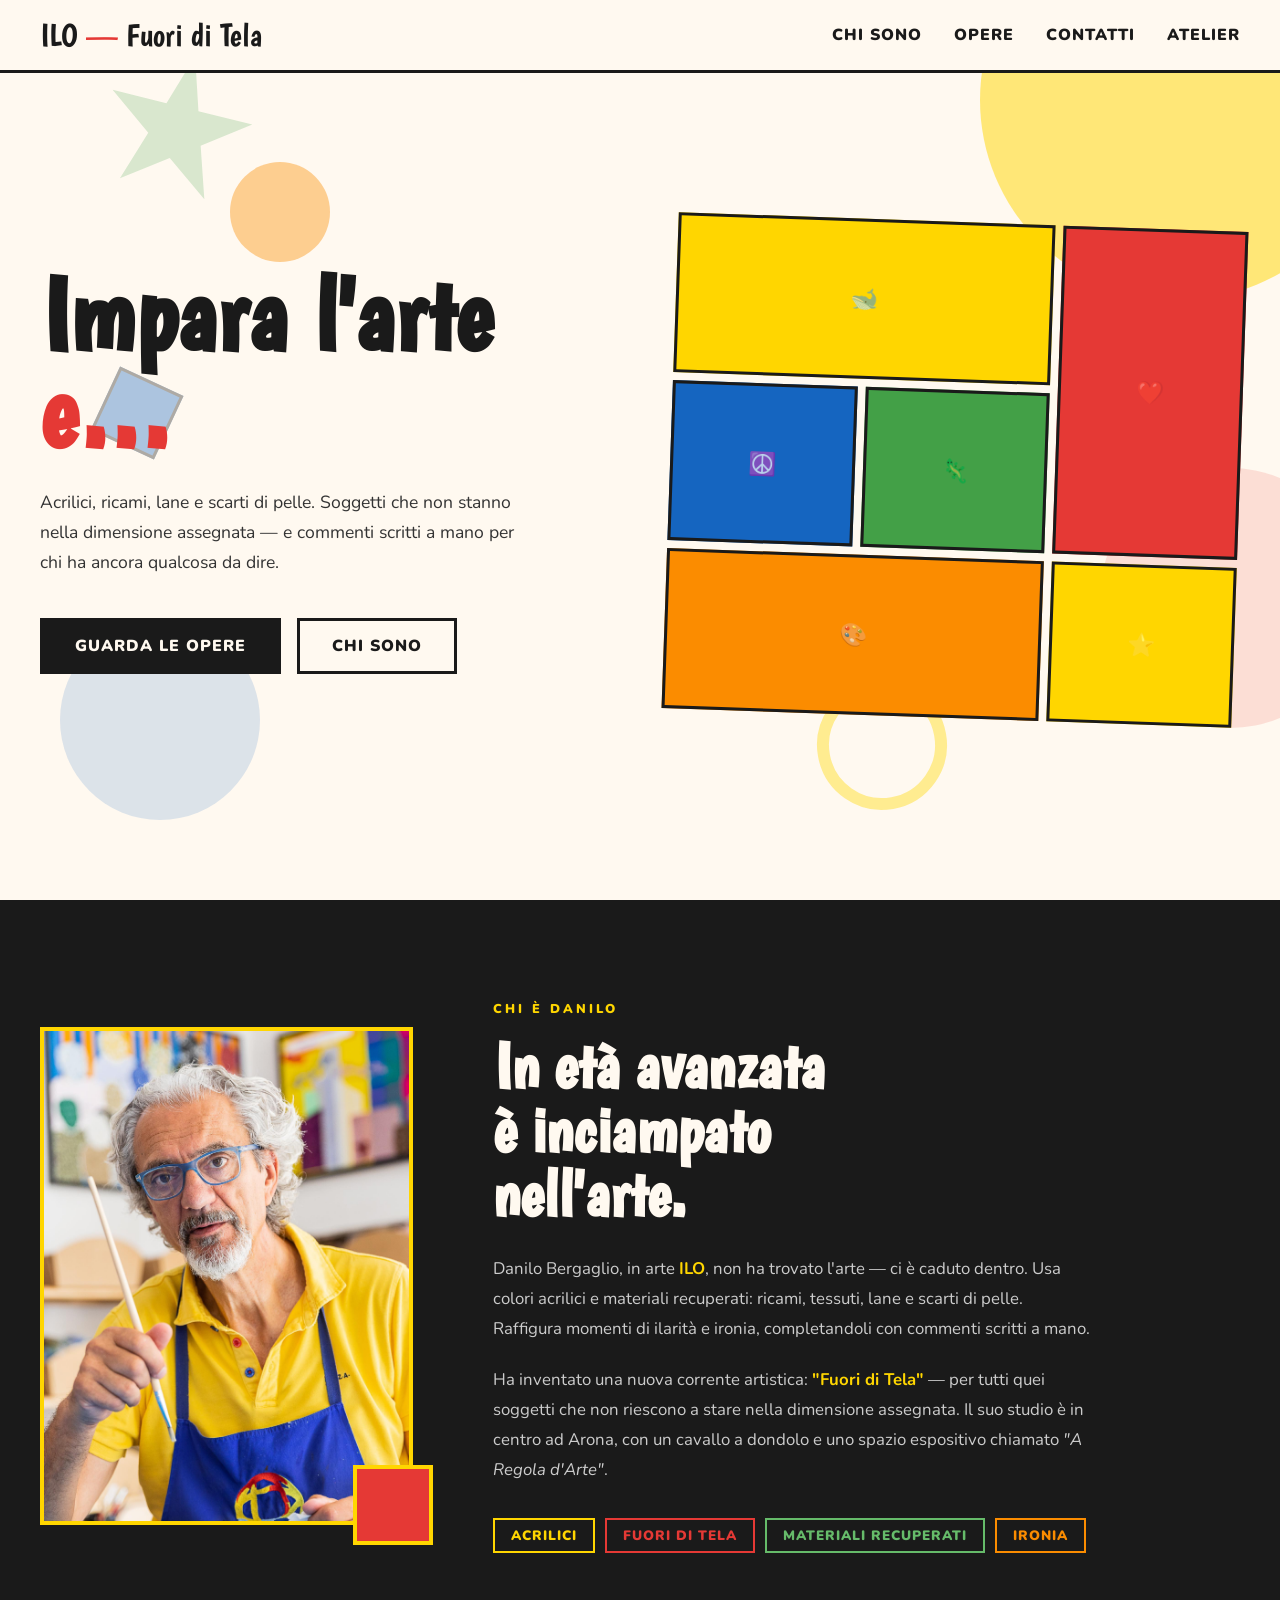
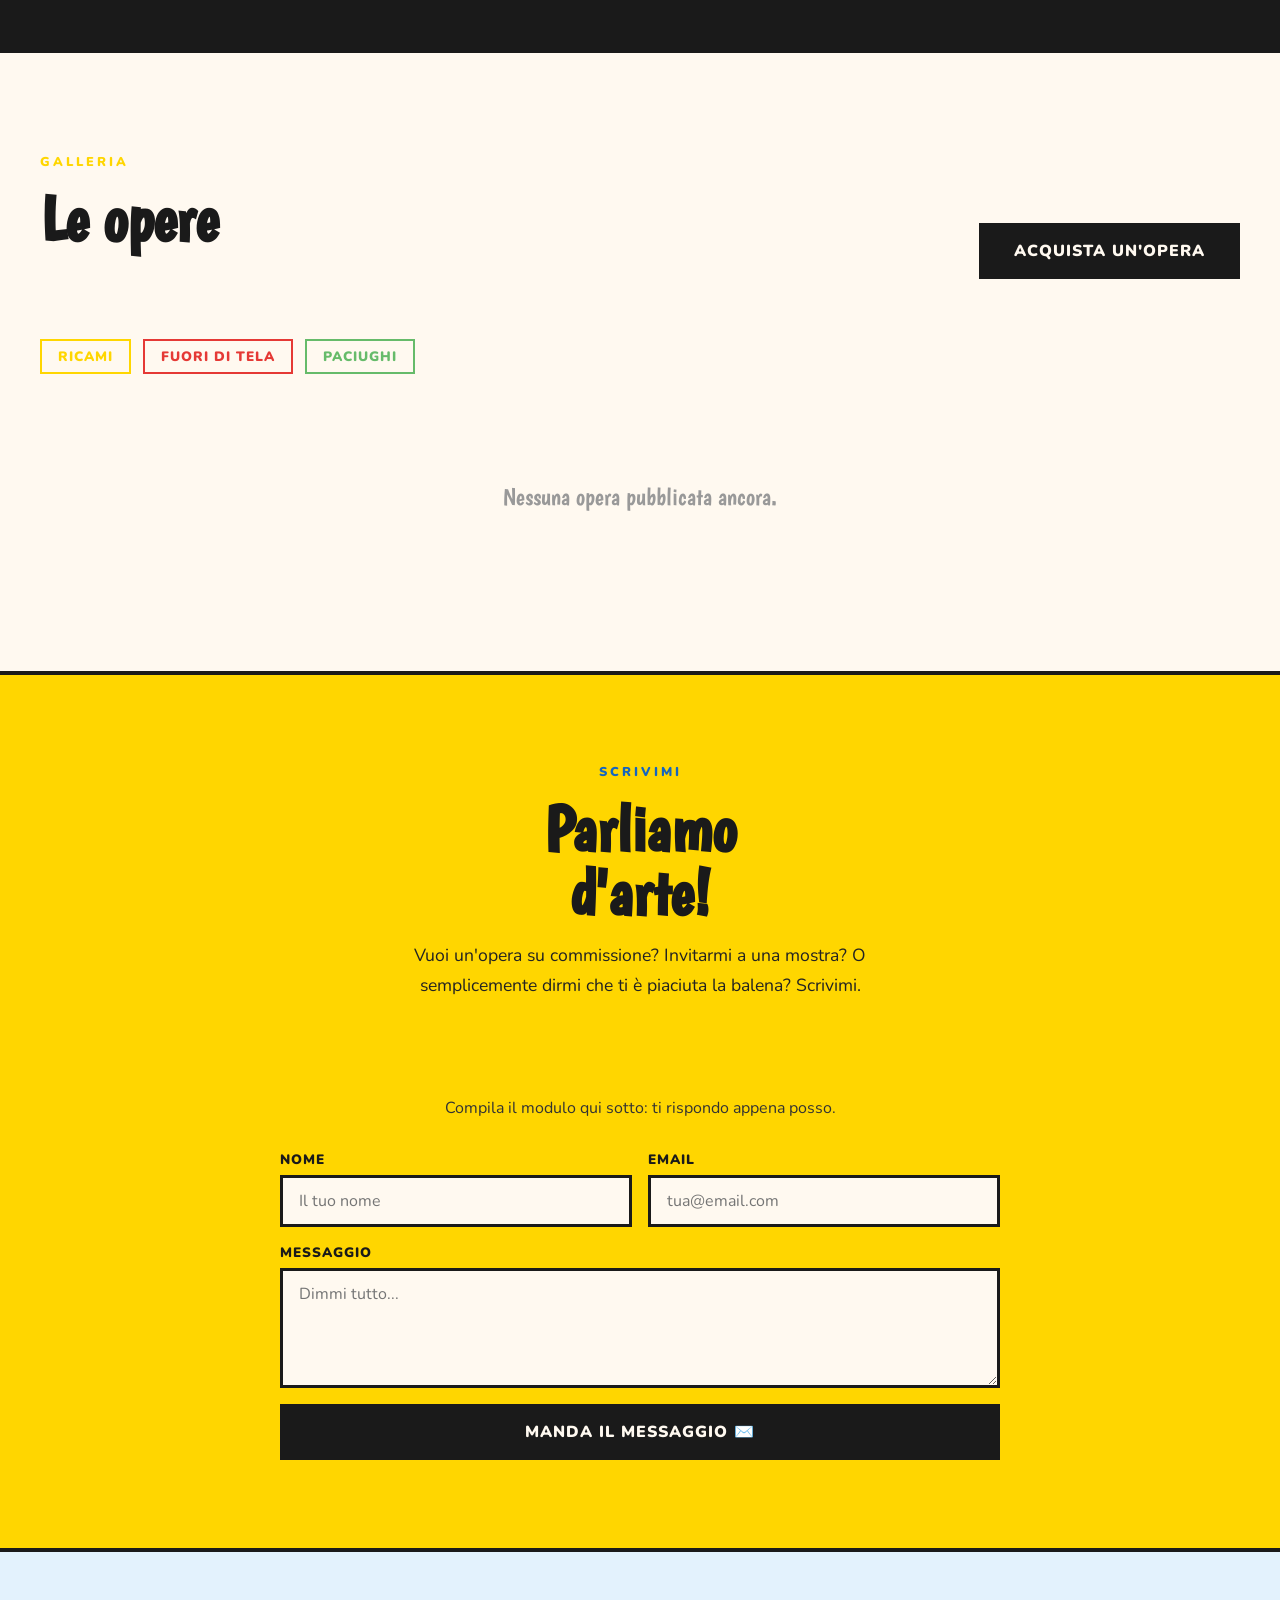
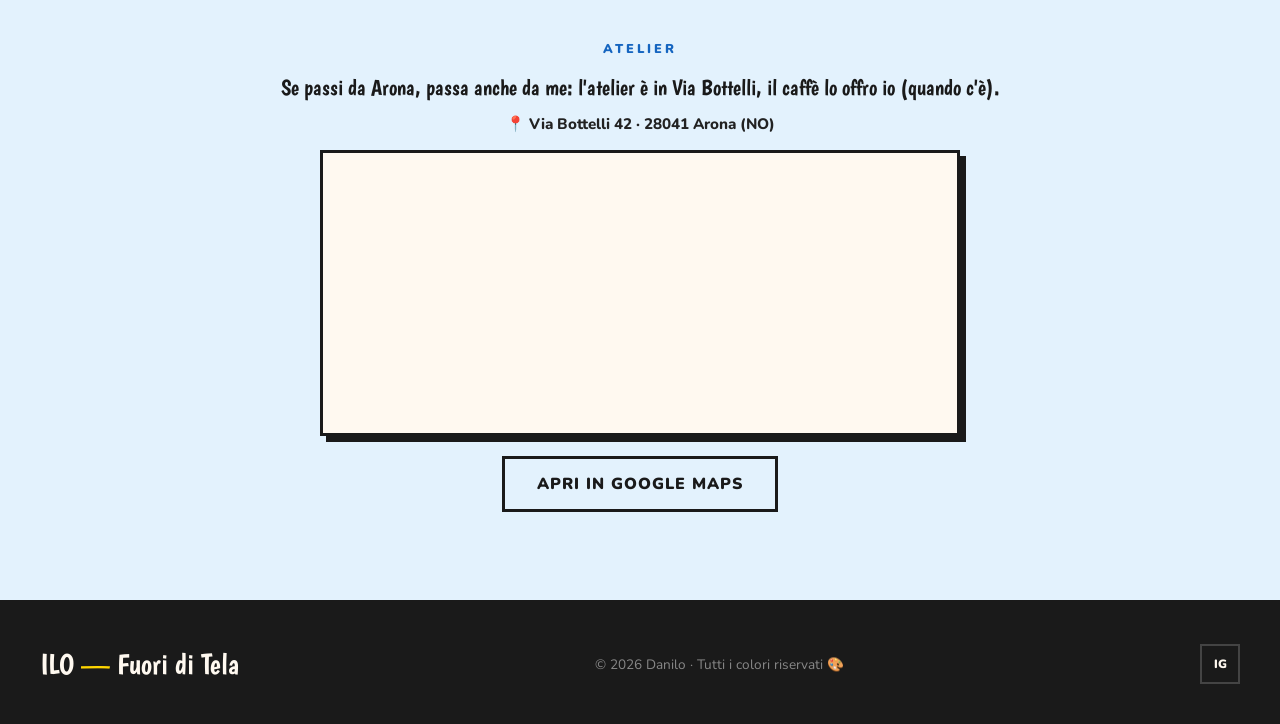
==== index.html @ 6171f243 "Merge main (PR #4 ottimizzazione fotografie) in claude/categorie-opere Integra l'ottimizzazione foto" ====
<!DOCTYPE html>
<html lang="it">
<head>
<meta charset="UTF-8">
<meta name="viewport" content="width=device-width, initial-scale=1.0">
<title>ILO - Fuori di Tela</title>
<link href="https://fonts.googleapis.com/css2?family=Boogaloo&family=Nunito:wght@400;700;900&display=swap" rel="stylesheet">
<style>
  :root {
    --yellow: #FFD600;
    --blue: #1565C0;
    --red: #E53935;
    --green: #43A047;
    --orange: #FB8C00;
    --black: #1A1A1A;
    --cream: #FFF9F0;
  }
  * { margin:0; padding:0; box-sizing:border-box; }
  html { scroll-behavior:smooth; }
  body { font-family:'Nunito',sans-serif; background:var(--cream); color:var(--black); overflow-x:hidden; cursor:url("data:image/svg+xml,%3Csvg xmlns='http://www.w3.org/2000/svg' width='32' height='32' viewBox='0 0 32 32'%3E%3Ccircle cx='16' cy='16' r='10' fill='%23FFD600' stroke='%231A1A1A' stroke-width='2'/%3E%3C/svg%3E") 16 16, auto; }

  /* NAV */
  nav { position:fixed; top:0; left:0; right:0; z-index:100; display:flex; justify-content:space-between; align-items:center; padding:16px 40px; background:var(--cream); border-bottom:3px solid var(--black); }
  .nav-logo { font-family:'Boogaloo',cursive; font-size:2rem; color:var(--black); text-decoration:none; }
  .nav-logo span { color:var(--red); }
  .nav-links { display:flex; gap:32px; list-style:none; }
  .nav-links a { font-weight:900; font-size:1rem; text-decoration:none; color:var(--black); text-transform:uppercase; letter-spacing:1px; position:relative; padding-bottom:2px; }
  .nav-links a::after { content:''; position:absolute; bottom:-2px; left:0; width:0; height:3px; background:var(--yellow); transition:width 0.25s; }
  .nav-links a:hover::after { width:100%; }
  .hamburger { display:none; flex-direction:column; gap:5px; cursor:pointer; background:none; border:none; }
  .hamburger span { display:block; width:28px; height:3px; background:var(--black); border-radius:2px; }
  .mobile-menu { display:none; position:fixed; inset:0; background:var(--yellow); z-index:110; flex-direction:column; border:4px solid var(--black); padding:0; overflow:hidden; }
  .mobile-menu.open { display:flex; }
  .mobile-menu-close { position:fixed; top:max(14px, env(safe-area-inset-top)); right:max(18px, env(safe-area-inset-right)); z-index:101; width:48px; height:48px; padding:0; margin:0; border:3px solid var(--black); background:var(--cream); font-size:1.75rem; line-height:1; cursor:pointer; font-family:'Nunito',sans-serif; font-weight:900; color:var(--black); display:flex; align-items:center; justify-content:center; box-shadow:3px 3px 0 var(--black); }
  .mobile-menu-close:hover { background:var(--red); color:var(--cream); border-color:var(--black); }
  .mobile-menu-links { flex:1; display:flex; flex-direction:column; align-items:center; justify-content:center; gap:clamp(24px,6vh,36px); padding:72px 24px 40px; overflow-y:auto; width:100%; }
  .mobile-menu-links a { font-family:'Boogaloo',cursive; font-size:clamp(2rem,9vw,3rem); color:var(--black); text-decoration:none; }
  .mobile-menu-links a:hover { color:var(--red); }

  /* HERO */
  .hero { min-height:100vh; padding:120px 40px 80px; display:grid; grid-template-columns:1fr 1fr; gap:60px; align-items:center; position:relative; overflow:hidden; }
  .hero-bg-shape { position:absolute; border-radius:50%; z-index:0; }
  .hero-bg-shape.s1 { width:400px; height:400px; background:var(--yellow); top:-100px; right:-100px; opacity:0.5; }
  .hero-bg-shape.s2 { width:200px; height:200px; background:var(--blue); bottom:80px; left:60px; opacity:0.15; }
  .hero-bg-shape.s3 { width:260px; height:260px; background:var(--red); top:52%; right:-80px; opacity:0.14; }
  .hero-bg-shape.s4 { width:100px; height:100px; background:var(--orange); top:18%; left:18%; opacity:0.4; }
  .hero-bg-splat { position:absolute; z-index:0; width:150px; height:150px; background:var(--green); opacity:0.2; clip-path:polygon(50% 0%,61% 35%,98% 35%,68% 57%,79% 91%,50% 70%,21% 91%,32% 57%,2% 35%,39% 35%); top:6%; left:8%; transform:rotate(14deg); }
  .hero-bg-ring { position:absolute; z-index:0; width:130px; height:130px; border:12px solid var(--yellow); border-radius:50%; bottom:10%; right:26%; opacity:0.4; transform:rotate(-10deg); }
  .hero-bg-square { position:absolute; z-index:0; width:70px; height:70px; background:var(--blue); opacity:0.35; transform:rotate(25deg); top:42%; left:8%; border:3px solid var(--black); }
  .hero-content { position:relative; z-index:1; }
  .hero-title { font-family:'Boogaloo',cursive; font-size:clamp(3.5rem,8vw,7rem); line-height:0.95; color:var(--black); margin-bottom:28px; }
  .hero-title .accent { color:var(--red); display:block; }
  .hero-title .accent2 { color:var(--blue); display:block; }
  .hero-desc { font-size:1.1rem; line-height:1.7; max-width:480px; margin-bottom:40px; color:#333; }
  .hero-ctas { display:flex; gap:16px; flex-wrap:wrap; }
  .btn { display:inline-block; font-family:'Nunito',sans-serif; font-weight:900; font-size:1rem; text-decoration:none; padding:14px 32px; border:3px solid var(--black); transition:all 0.2s; text-transform:uppercase; letter-spacing:1px; cursor:pointer; }
  .btn-primary { background:var(--black); color:var(--cream); }
  .btn-primary:hover { background:var(--red); border-color:var(--red); transform:translate(-3px,-3px); box-shadow:6px 6px 0 var(--black); }
  .btn-secondary { background:transparent; color:var(--black); }
  .btn-secondary:hover { background:var(--yellow); transform:translate(-3px,-3px); box-shadow:6px 6px 0 var(--black); }

  /* MOSAIC HERO */
  .hero-visual { position:relative; z-index:1; }
  .mosaic-grid { display:grid; grid-template-columns:repeat(3,1fr); grid-template-rows:repeat(3,160px); gap:8px; transform:rotate(2deg); }
  .mosaic-cell { border:3px solid var(--black); overflow:hidden; position:relative; transition:transform 0.2s; }
  .mosaic-cell:hover { transform:scale(1.05) rotate(-1deg); z-index:2; }
  .mosaic-cell img { width:100%; height:100%; object-fit:cover; display:block; }
  .mosaic-cell.span2 { grid-column:span 2; }
  .mosaic-cell.tall { grid-row:span 2; }
  .ph-yellow { background:var(--yellow); }
  .ph-blue { background:var(--blue); }
  .ph-red { background:var(--red); }
  .ph-green { background:var(--green); }
  .ph-orange { background:var(--orange); }
  .ph-label { position:absolute; inset:0; display:flex; align-items:center; justify-content:center; font-family:'Boogaloo',cursive; font-size:1.4rem; color:rgba(255,255,255,0.7); }

  /* ABOUT */
  .about { padding:100px 40px; background:var(--black); color:var(--cream); display:grid; grid-template-columns:1fr 2fr; gap:80px; align-items:center; }
  .about-photo-wrap { position:relative; }
  .about-photo-frame { width:100%; aspect-ratio:3/4; border:4px solid var(--yellow); overflow:hidden; position:relative; }
  .about-photo-frame img { width:100%; height:100%; object-fit:cover; display:block; }
  .about-deco { position:absolute; width:80px; height:80px; background:var(--red); border:4px solid var(--yellow); bottom:-20px; right:-20px; z-index:2; }
  .section-label { font-weight:900; font-size:0.8rem; text-transform:uppercase; letter-spacing:3px; color:var(--yellow); margin-bottom:16px; }
  .section-title { font-family:'Boogaloo',cursive; font-size:clamp(2.5rem,5vw,4rem); line-height:1; margin-bottom:28px; }
  .about-text { font-size:1.05rem; line-height:1.8; color:#ccc; margin-bottom:20px; max-width:600px; }
  .about-tags { display:flex; flex-wrap:wrap; gap:10px; margin-top:32px; }
  .tag { padding:6px 16px; border:2px solid; font-weight:900; font-size:0.85rem; text-transform:uppercase; letter-spacing:1px; }
  .tag-yellow { border-color:var(--yellow); color:var(--yellow); }
  .tag-red { border-color:var(--red); color:var(--red); }
  .tag-green { border-color:#66BB6A; color:#66BB6A; }
  .tag-orange { border-color:var(--orange); color:var(--orange); }

  /* OPERE */
  .opere { padding:100px 40px; background:var(--cream); }
  .opere-header { display:flex; justify-content:space-between; align-items:flex-end; margin-bottom:60px; }
  .opere-header .section-title { color:var(--black); }
  .nascosto { display:none; }
  .opere-quicklinks { display:flex; flex-wrap:wrap; gap:12px; margin-bottom:48px; }
  .opere-quicklinks .tag { text-decoration:none; cursor:pointer; transition:transform 0.2s; }
  .opere-quicklinks .tag:hover { transform:translate(-2px,-2px); }
  .opere-sezione { scroll-margin-top:90px; margin-top:56px; padding-top:56px; border-top:3px solid var(--black); }
  .opere-sezione:first-of-type { margin-top:0; padding-top:0; border-top:none; }
  .opere-sezione-provvisoria .section-label { color:#999; }
  .opere-sezione-provvisoria .section-title { font-size:clamp(1.8rem,4vw,2.8rem); }
  .opere-sezione-nota { color:#666; font-size:0.92rem; margin:-12px 0 24px; max-width:560px; }
  .gallery { columns:3; column-gap:12px; }
  .gallery-item { break-inside:avoid; margin-bottom:12px; border:3px solid var(--black); overflow:hidden; position:relative; cursor:pointer; display:block; }
  .gallery-item img { width:100%; display:block; transition:transform 0.4s; min-height:200px; object-fit:cover; }
  .gallery-item:hover img { transform:scale(1.04); }
  .gallery-overlay { position:absolute; inset:0; background:rgba(26,26,26,0.75); display:flex; align-items:flex-end; padding:20px; opacity:0; transition:opacity 0.3s; }
  .gallery-item:hover .gallery-overlay { opacity:1; }
  .gallery-overlay-text { color:var(--cream); font-family:'Boogaloo',cursive; font-size:1.2rem; }
  .gallery-overlay-meta { color:#ccc; font-size:0.85rem; margin-top:4px; }
  .gallery-overlay-dim { color:var(--yellow); font-size:0.78rem; font-weight:800; text-transform:uppercase; letter-spacing:0.06em; margin-top:6px; }
  .gallery-overlay-snippet { color:#bdbdbd; font-size:0.78rem; margin-top:8px; line-height:1.4; display:-webkit-box; -webkit-line-clamp:3; -webkit-box-orient:vertical; overflow:hidden; }

  /* Loading state */
  .gallery-loading { text-align:center; padding:60px 20px; font-family:'Boogaloo',cursive; font-size:1.5rem; color:#999; grid-column:1/-1; }
  .gallery-error { text-align:center; padding:40px; background:var(--red); color:white; font-weight:700; border:3px solid var(--black); }

  /* CONTATTI: intro + modulo insieme (#contatti), atelier separato (#atelier) */
  .contatti-inner { max-width:720px; margin:0 auto; text-align:center; }
  .contatti-group { border-top:4px solid var(--black); background:var(--yellow); }
  .contatti-head { padding:88px 40px 48px; background:var(--yellow); }
  .contatti-head .section-label { color:var(--blue); }
  .contatti-head .section-title { color:var(--black); margin-bottom:16px; }
  .contatti-head .contatti-desc { font-size:1.1rem; line-height:1.7; margin-bottom:0; color:#222; max-width:560px; margin-left:auto; margin-right:auto; }

  .contatti-group .contatti-form-area { padding:48px 40px 88px; background:var(--yellow); color:var(--black); border-top:none; }
  .contatti-group .contatti-form-area .form-strip-lead { font-size:1rem; line-height:1.6; color:#333; margin-bottom:28px; max-width:480px; margin-left:auto; margin-right:auto; }
  .contatti-group .contatti-form-area .form-field label { color:var(--black); }
  .contatti-group .contatti-form-area .form-field input,
  .contatti-group .contatti-form-area .form-field textarea { background:var(--cream); border-color:var(--black); }
  .contatti-group .contatti-form-area .form-field input:focus,
  .contatti-group .contatti-form-area .form-field textarea:focus { box-shadow:4px 4px 0 var(--black); }

  .contatti-atelier { padding:88px 40px; background:#E3F2FD; border-top:4px solid var(--black); border-bottom:4px solid var(--black); }
  .contatti-atelier .section-label { color:var(--blue); }
  .atelier-invite { font-family:'Boogaloo',cursive; font-size:1.35rem; color:var(--black); margin-bottom:12px; line-height:1.3; }
  .atelier-address { font-weight:800; font-size:0.95rem; margin-bottom:16px; color:#222; }
  .atelier-map-wrap { margin:0 auto 20px; max-width:640px; border:3px solid var(--black); overflow:hidden; box-shadow:6px 6px 0 var(--black); background:var(--cream); }
  .atelier-map-wrap iframe { display:block; width:100%; height:280px; border:0; }
  .atelier-actions { display:flex; flex-wrap:wrap; gap:12px; justify-content:center; margin-bottom:0; }

  .contact-form { display:flex; flex-direction:column; gap:16px; text-align:left; }
  .form-honeypot { position:absolute; left:-10000px; width:1px; height:1px; overflow:hidden; }
  .form-row { display:grid; grid-template-columns:1fr 1fr; gap:16px; }
  .form-field { display:flex; flex-direction:column; gap:6px; }
  .form-field label { font-weight:900; font-size:0.85rem; text-transform:uppercase; letter-spacing:1px; }
  .form-field input, .form-field textarea { padding:12px 16px; border:3px solid var(--black); background:var(--cream); font-family:'Nunito',sans-serif; font-size:1rem; outline:none; transition:box-shadow 0.2s; }
  .form-field input:focus, .form-field textarea:focus { box-shadow:4px 4px 0 var(--black); }
  .form-field textarea { resize:vertical; min-height:120px; }
  .btn-submit { width:100%; }

  /* FOOTER */
  footer { background:var(--black); color:var(--cream); padding:40px; display:flex; justify-content:space-between; align-items:center; flex-wrap:wrap; gap:20px; }
  .footer-logo { font-family:'Boogaloo',cursive; font-size:1.8rem; color:var(--cream); text-decoration:none; }
  .footer-logo span { color:var(--yellow); }
  .footer-copy { font-size:0.85rem; color:#888; }
  .social-links { display:flex; gap:16px; }
  .social-link { width:40px; height:40px; border:2px solid #444; display:flex; align-items:center; justify-content:center; text-decoration:none; color:var(--cream); font-weight:900; font-size:0.75rem; text-transform:uppercase; transition:all 0.2s; }
  .social-link:hover { background:var(--yellow); border-color:var(--yellow); color:var(--black); }

  /* LIGHTBOX */
  .lightbox { display:none; position:fixed; inset:0; background:rgba(0,0,0,0.92); z-index:200; align-items:center; justify-content:center; flex-direction:column; gap:16px; }
  .lightbox.open { display:flex; }
  .lightbox-close { position:absolute; top:20px; right:28px; font-size:2.5rem; color:var(--cream); cursor:pointer; font-family:'Boogaloo',cursive; line-height:1; z-index:210; }
  .lightbox-close:hover { color:var(--yellow); }
  .lightbox-img { max-width:85vw; max-height:80vh; border:4px solid var(--cream); object-fit:contain; }
  .lightbox-caption { color:var(--cream); font-family:'Boogaloo',cursive; font-size:1.4rem; text-align:center; }
  .lightbox-meta { color:#aaa; font-size:0.9rem; }
  .lightbox-desc { color:#c8c8c8; font-size:0.92rem; line-height:1.55; max-width:560px; text-align:left; white-space:pre-wrap; max-height:28vh; overflow-y:auto; padding:12px 16px; border:2px solid #444; margin:0 16px; border-radius:4px; }

  /* REVEAL */
  .reveal { opacity:0; transform:translateY(30px); transition:opacity 0.6s ease, transform 0.6s ease; }
  .reveal.visible { opacity:1; transform:none; }
  .reveal-delay-1 { transition-delay:0.1s; }
  .reveal-delay-2 { transition-delay:0.2s; }
  .reveal-delay-3 { transition-delay:0.3s; }

  /* RESPONSIVE */
  @media (max-width:900px) {
    nav { padding:14px 20px; }
    .nav-links { display:none; }
    .hamburger { display:flex; }
    .nav-logo {
      flex:1 1 auto;
      min-width:0;
      margin-right:8px;
      font-size:clamp(1.05rem,5vw,1.5rem);
      line-height:1.15;
      white-space:normal;
      max-width:calc(100vw - 68px);
    }
    .hero { grid-template-columns:1fr; padding:100px 24px 60px; gap:40px; }
    .mosaic-grid { grid-template-rows:repeat(3,120px); transform:none; }
    .about { grid-template-columns:1fr; padding:60px 24px; gap:40px; }
    .about-photo-wrap { max-width:280px; }
    .gallery { columns:2; }
    .opere-header { flex-direction:column; align-items:flex-start; gap:16px; }
    .form-row { grid-template-columns:1fr; }
    footer { flex-direction:column; text-align:center; padding:32px 24px; }
    .opere, .contatti-head, .contatti-group .contatti-form-area, .contatti-atelier { padding:60px 24px; }
  }
  @media (max-width:540px) {
    .gallery { columns:1; }
    .hero-title { font-size:3rem; }
    .mosaic-grid { grid-template-rows:repeat(3,100px); gap:6px; }
    .nav-logo { font-size:clamp(1rem,5.2vw,1.35rem); max-width:calc(100vw - 58px); }
  }
</style>
</head>
<body>

<nav>
  <a href="#" class="nav-logo">ILO <span>—</span> Fuori di Tela</a>
  <ul class="nav-links">
    <li><a href="#about">Chi sono</a></li>
    <li><a href="#opere">Opere</a></li>
    <li><a href="#contatti">Contatti</a></li>
    <li><a href="#atelier">Atelier</a></li>
  </ul>
  <button class="hamburger" id="hamburger" aria-label="Menu">
    <span></span><span></span><span></span>
  </button>
</nav>

<div class="mobile-menu" id="mobileMenu">
  <button type="button" class="mobile-menu-close" id="menuClose" aria-label="Chiudi menu">×</button>
  <div class="mobile-menu-links">
    <a href="#about" onclick="closeMobileMenu()">Chi sono</a>
    <a href="#opere" onclick="closeMobileMenu()">Opere</a>
    <a href="#contatti" onclick="closeMobileMenu()">Contatti</a>
    <a href="#atelier" onclick="closeMobileMenu()">Atelier</a>
  </div>
</div>

<section class="hero" id="home">
  <div class="hero-bg-shape s1"></div>
  <div class="hero-bg-shape s2"></div>
  <div class="hero-bg-shape s3"></div>
  <div class="hero-bg-shape s4"></div>
  <div class="hero-bg-splat" aria-hidden="true"></div>
  <div class="hero-bg-ring" aria-hidden="true"></div>
  <div class="hero-bg-square" aria-hidden="true"></div>
  <div class="hero-content">
    <h1 class="hero-title">
      Impara l'arte
      <span class="accent">e…</span>
    </h1>
    <p class="hero-desc">
      Acrilici, ricami, lane e scarti di pelle. Soggetti che non stanno
      nella dimensione assegnata — e commenti scritti a mano per chi
      ha ancora qualcosa da dire.
    </p>
    <div class="hero-ctas">
      <a href="#opere" class="btn btn-primary">Guarda le opere</a>
      <a href="#about" class="btn btn-secondary">Chi sono</a>
    </div>
  </div>
  <div class="hero-visual">
    <div class="mosaic-grid" id="heroMosaic">
      <div class="mosaic-cell span2 ph-yellow" data-hero-slot><div class="ph-label">🐋</div></div>
      <div class="mosaic-cell ph-red tall" data-hero-slot><div class="ph-label">❤️</div></div>
      <div class="mosaic-cell ph-blue" data-hero-slot><div class="ph-label">☮️</div></div>
      <div class="mosaic-cell ph-green" data-hero-slot><div class="ph-label">🦎</div></div>
      <div class="mosaic-cell span2 ph-orange" data-hero-slot><div class="ph-label">🎨</div></div>
      <div class="mosaic-cell ph-yellow" data-hero-slot><div class="ph-label">⭐</div></div>
    </div>
  </div>
</section>

<section class="about" id="about">
  <div class="about-photo-wrap reveal">
    <div class="about-photo-frame">
      <img src="[data-uri]" alt="Danilo Bergaglio ILO nel suo studio">
    </div>
    <div class="about-deco"></div>
  </div>
  <div class="about-content">
    <p class="section-label">Chi è Danilo</p>
    <h2 class="section-title reveal reveal-delay-1">In età avanzata<br>è inciampato<br>nell'arte.</h2>
    <p class="about-text reveal reveal-delay-2">
      Danilo Bergaglio, in arte <strong style="color:var(--yellow)">ILO</strong>, non ha trovato l'arte —
      ci è caduto dentro. Usa colori acrilici e materiali recuperati: ricami, tessuti,
      lane e scarti di pelle. Raffigura momenti di ilarità e ironia, completandoli
      con commenti scritti a mano.
    </p>
    <p class="about-text reveal reveal-delay-3">
      Ha inventato una nuova corrente artistica: <strong style="color:var(--yellow)">"Fuori di Tela"</strong> —
      per tutti quei soggetti che non riescono a stare nella dimensione assegnata.
      Il suo studio è in centro ad Arona, con un cavallo a dondolo e uno spazio
      espositivo chiamato <em>"A Regola d'Arte"</em>.
    </p>
    <div class="about-tags reveal">
      <span class="tag tag-yellow">Acrilici</span>
      <span class="tag tag-red">Fuori di Tela</span>
      <span class="tag tag-green">Materiali recuperati</span>
      <span class="tag tag-orange">Ironia</span>
    </div>
  </div>
</section>

<section class="opere" id="opere">
  <div class="opere-header reveal">
    <div>
      <p class="section-label">Galleria</p>
      <h2 class="section-title">Le opere</h2>
    </div>
    <a href="#contatti" class="btn btn-primary">Acquista un'opera</a>
  </div>

  <div class="opere-quicklinks reveal" role="navigation" aria-label="Vai a una categoria di opere">
    <a href="#ricami" class="tag tag-yellow">Ricami</a>
    <a href="#fuori-di-tela" class="tag tag-red">Fuori di tela</a>
    <a href="#paciughi" class="tag tag-green">Paciughi</a>
  </div>

  <p class="gallery-loading" id="opere-caricamento">Carico le opere... 🎨</p>
  <div class="gallery-error nascosto" id="opere-errore"></div>

  <div id="opere-contenuto" class="nascosto">
    <div class="opere-sezione" id="ricami">
      <p class="section-label">01</p>
      <h3 class="section-title">Ricami</h3>
      <div class="gallery" id="gallery-ricami"></div>
    </div>

    <div class="opere-sezione" id="fuori-di-tela">
      <p class="section-label">02</p>
      <h3 class="section-title">Fuori di tela</h3>
      <div class="gallery" id="gallery-fuori-di-tela"></div>
    </div>

    <div class="opere-sezione" id="paciughi">
      <p class="section-label">03</p>
      <h3 class="section-title">Paciughi</h3>
      <div class="gallery" id="gallery-paciughi"></div>
    </div>

    <div class="opere-sezione opere-sezione-provvisoria nascosto" id="opere-da-classificare">
      <p class="section-label">Provvisorio</p>
      <h3 class="section-title">Da classificare</h3>
      <p class="opere-sezione-nota">Opere non ancora assegnate a una categoria: restano visibili qui finché Danilo non le classifica dal pannello.</p>
      <div class="gallery" id="gallery-da-classificare"></div>
    </div>
  </div>
</section>

<section class="contatti-group" id="contatti">
  <div class="contatti-head">
    <div class="contatti-inner">
      <p class="section-label">Scrivimi</p>
      <h2 class="section-title reveal">Parliamo<br>d'arte!</h2>
      <p class="contatti-desc reveal">
        Vuoi un'opera su commissione? Invitarmi a una mostra?
        O semplicemente dirmi che ti è piaciuta la balena? Scrivimi.
      </p>
    </div>
  </div>
  <div class="contatti-form-area">
    <div class="contatti-inner">
      <p class="form-strip-lead reveal">Compila il modulo qui sotto: ti rispondo appena posso.</p>
      <form
        class="contact-form reveal reveal-delay-1"
        name="contatti"
        method="POST"
        data-netlify="true"
        netlify-honeypot="campo_nascosto"
        action="/thanks.html"
      >
        <input type="hidden" name="form-name" value="contatti">
        <p class="form-honeypot" aria-hidden="true">
          <label>Lascia vuoto: <input name="campo_nascosto" type="text" tabindex="-1" autocomplete="off"></label>
        </p>
        <div class="form-row">
          <div class="form-field">
            <label for="contatto-nome">Nome</label>
            <input id="contatto-nome" name="nome" type="text" placeholder="Il tuo nome" required maxlength="120" autocomplete="name">
          </div>
          <div class="form-field">
            <label for="contatto-email">Email</label>
            <input id="contatto-email" name="email" type="email" placeholder="tua@email.com" required maxlength="254" autocomplete="email">
          </div>
        </div>
        <div class="form-field">
          <label for="contatto-messaggio">Messaggio</label>
          <textarea id="contatto-messaggio" name="messaggio" placeholder="Dimmi tutto..." required maxlength="5000"></textarea>
        </div>
        <button type="submit" class="btn btn-primary btn-submit">Manda il messaggio ✉️</button>
      </form>
    </div>
  </div>
</section>

<section class="contatti-atelier" id="atelier">
  <div class="contatti-inner">
    <p class="section-label">Atelier</p>
    <p class="atelier-invite reveal">Se passi da Arona, passa anche da me: l'atelier è in Via Bottelli, il caffè lo offro io (quando c'è).</p>
    <p class="atelier-address">📍 Via Bottelli 42 · 28041 Arona (NO)</p>
    <div class="atelier-map-wrap reveal reveal-delay-1">
      <iframe title="Mappa — Atelier Via Bottelli 42, Arona" loading="lazy" referrerpolicy="no-referrer-when-downgrade" src="https://www.openstreetmap.org/export/embed.html?bbox=8.5564%2C45.7588%2C8.5624%2C45.7648&amp;layer=mapnik&amp;marker=45.7617791%2C8.5594225"></iframe>
    </div>
    <div class="atelier-actions reveal reveal-delay-2">
      <a href="https://www.google.com/maps/search/?api=1&amp;query=45.7617791%2C8.5594225" target="_blank" rel="noopener noreferrer" class="btn btn-secondary">Apri in Google Maps</a>
    </div>
  </div>
</section>

<footer>
  <a href="#" class="footer-logo">ILO <span>—</span> Fuori di Tela</a>
  <p class="footer-copy">© 2026 Danilo · Tutti i colori riservati 🎨</p>
  <div class="social-links">
    <a href="https://instagram.com/dan.ilo.arte" target="_blank" class="social-link" title="Instagram">IG</a>
  </div>
</footer>

<div class="lightbox" id="lightbox">
  <span class="lightbox-close" onclick="closeLightbox()">✕</span>
  <img class="lightbox-img" id="lightboxImg" src="" alt="" decoding="async">
  <div class="lightbox-caption" id="lightboxCaption"></div>
  <div class="lightbox-meta" id="lightboxMeta"></div>
  <div class="lightbox-desc" id="lightboxDesc" hidden></div>
</div>

<script src="/supabase-config.js"></script>
<script>
  // Nav
  const hamburger = document.getElementById('hamburger');
  const mobileMenu = document.getElementById('mobileMenu');
  document.getElementById('menuClose').addEventListener('click', () => mobileMenu.classList.remove('open'));
  hamburger.addEventListener('click', () => mobileMenu.classList.add('open'));
  function closeMobileMenu() { mobileMenu.classList.remove('open'); }

  // Scroll reveal
  const observer = new IntersectionObserver(entries => {
    entries.forEach(e => { if (e.isIntersecting) e.target.classList.add('visible'); });
  }, { threshold: 0.12 });
  document.querySelectorAll('.reveal').forEach(el => observer.observe(el));

  // Lightbox
  const lightboxEl = document.getElementById('lightbox');
  function openLightbox(src, titolo, meta, descrizione) {
    document.getElementById('lightboxImg').src = src || '';
    document.getElementById('lightboxCaption').textContent = titolo || '';
    document.getElementById('lightboxMeta').textContent = meta || '';
    const desc = document.getElementById('lightboxDesc');
    if (descrizione && String(descrizione).trim()) {
      desc.hidden = false;
      desc.textContent = descrizione;
    } else {
      desc.hidden = true;
      desc.textContent = '';
    }
    lightboxEl.classList.add('open');
  }
  function closeLightbox() {
    lightboxEl.classList.remove('open');
    document.getElementById('lightboxImg').src = '';
  }
  document.addEventListener('keydown', e => { if (e.key === 'Escape') closeLightbox(); });
  lightboxEl.addEventListener('click', e => { if (e.target === lightboxEl) closeLightbox(); });

  function popolaHeroMosaic(opere) {
    const slots = document.querySelectorAll('#heroMosaic [data-hero-slot]');
    if (!slots.length) return;
    const withImg = opere.filter(o => o.immagine);
    slots.forEach((cell, i) => {
      const op = withImg[i];
      if (!op) return;
      cell.innerHTML = '';
      const img = document.createElement('img');
      img.src = op.immagine;
      img.alt = op.titolo || '';
      img.loading = 'lazy';
      img.decoding = 'async';
      cell.appendChild(img);
    });
  }

  // Carica le opere da Supabase (lettura pubblica via RLS, vedi
  // supabase/migrations/). Se Supabase non è configurato (variabili
  // d'ambiente assenti) o la richiesta fallisce, ripiega sul catalogo
  // statico generato a build time da scripts/build.js
  // (content/opere/*.json → data/opere.json) — il percorso usato prima
  // della migrazione a Supabase, tenuto come rete di sicurezza per un
  // rollback immediato e senza bisogno di un nuovo deploy del codice.
  async function recuperaCatalogoSupabase() {
    if (!window.SUPABASE_URL || !window.SUPABASE_PUBLISHABLE_KEY) return [];
    try {
      const base = window.SUPABASE_URL.replace(/\/$/, '');
      const url = base +
        '/rest/v1/opere?select=titolo,tecnica,dimensioni,anno,descrizione,image_path,categoria,larghezza_px,altezza_px' +
        '&order=ordine.asc,titolo.asc';
      const res = await fetch(url, {
        headers: {
          apikey: window.SUPABASE_PUBLISHABLE_KEY,
          Authorization: 'Bearer ' + window.SUPABASE_PUBLISHABLE_KEY,
        },
      });
      if (!res.ok) throw new Error('Catalogo Supabase non disponibile');
      const righe = await res.json();
      if (!Array.isArray(righe)) throw new Error('Catalogo Supabase non valido');
      const baseStorage = base + '/storage/v1/object/public/opere/';
      return righe
        .filter(r => r.image_path)
        .map(r => ({
          titolo: r.titolo,
          tecnica: r.tecnica,
          dimensioni: r.dimensioni,
          anno: r.anno,
          descrizione: r.descrizione,
          immagine: baseStorage + r.image_path,
          categoria: r.categoria || null,
          larghezzaPx: r.larghezza_px || null,
          altezzaPx: r.altezza_px || null,
        }));
    } catch (err) {
      throw err;
    }
  }

  // Costruisce l'elemento <div class="gallery-item"> per una singola opera:
  // stesso markup/comportamento di sempre (overlay, lightbox), estratto in
  // una funzione a sé perché ora viene usato per quattro gallerie diverse
  // (una per categoria, più quella provvisoria "da classificare") invece di
  // una sola.
  function creaElementoGalleria(op) {
    const item = document.createElement('div');
    item.className = 'gallery-item reveal';
    const img = document.createElement('img');
    img.src = op.immagine;
    img.alt = op.titolo || '';
    img.loading = 'lazy';
    img.decoding = 'async';
    // Riserva lo spazio corretto prima che la foto si carichi (riduce il
    // layout shift): solo se le dimensioni sono note (opere caricate dopo
    // l'introduzione di questo campo). La galleria resta a colonne in stile
    // mosaico, con width:100% via CSS: gli attributi width/height servono
    // solo a far calcolare al browser il rapporto d'aspetto corretto in
    // anticipo, non a forzare una dimensione fissa.
    if (op.larghezzaPx && op.altezzaPx) {
      img.width = op.larghezzaPx;
      img.height = op.altezzaPx;
    }
    const overlayMeta = [op.anno, op.tecnica].filter(Boolean).join(' · ');
    const lightboxMeta = [op.anno, op.tecnica, op.dimensioni].filter(Boolean).join(' · ');
    let snippet = (op.descrizione || '').trim().replace(/\s+/g, ' ');
    if (snippet.length > 140) snippet = snippet.slice(0, 137) + '…';
    item.appendChild(img);
    const overlay = document.createElement('div');
    overlay.className = 'gallery-overlay';
    const inner = document.createElement('div');
    const tit = document.createElement('div');
    tit.className = 'gallery-overlay-text';
    tit.textContent = op.titolo || '';
    inner.appendChild(tit);
    if (overlayMeta) {
      const m = document.createElement('div');
      m.className = 'gallery-overlay-meta';
      m.textContent = overlayMeta;
      inner.appendChild(m);
    }
    if (op.dimensioni) {
      const d = document.createElement('div');
      d.className = 'gallery-overlay-dim';
      d.textContent = op.dimensioni;
      inner.appendChild(d);
    }
    if (snippet) {
      const s = document.createElement('div');
      s.className = 'gallery-overlay-snippet';
      s.textContent = snippet;
      inner.appendChild(s);
    }
    overlay.appendChild(inner);
    item.appendChild(overlay);
    item.addEventListener('click', () => {
      openLightbox(op.immagine, op.titolo || '', lightboxMeta, op.descrizione || '');
    });
    return item;
  }

  // Popola la galleria "containerId" con "listaOpere" (già filtrata per
  // categoria da caricaOpere). L'ordine relativo delle opere è quello già
  // deciso dalla query (ordine.asc,titolo.asc): filtrare per categoria non
  // lo altera, quindi l'ordinamento resta coerente all'interno di ciascuna
  // sezione.
  function popolaGalleria(containerId, listaOpere) {
    const container = document.getElementById(containerId);
    if (!container) return;
    container.innerHTML = '';
    if (!listaOpere.length) {
      container.innerHTML = '<p class="gallery-loading">Nessuna opera in questa categoria, per ora.</p>';
      return;
    }
    listaOpere.forEach(op => {
      if (!op.immagine) return;
      const item = creaElementoGalleria(op);
      container.appendChild(item);
      observer.observe(item);
    });
  }

  async function caricaOpere() {
    const caricamento = document.getElementById('opere-caricamento');
    const errore = document.getElementById('opere-errore');
    const contenuto = document.getElementById('opere-contenuto');
    try {
      let opere = await recuperaCatalogoSupabase();

      if (!opere.length) {
        caricamento.textContent = 'Nessuna opera pubblicata ancora.';
        return;
      }

      popolaHeroMosaic(opere);

      // Suddivisione per categoria: stesso elenco, stesso ordinamento
      // globale (ordine.asc,titolo.asc), solo filtrato. Le opere con una
      // categoria non fra le tre ammesse (non dovrebbe mai accadere, vedi il
      // vincolo CHECK nel database) finiscono comunque nella sezione
      // provvisoria invece di sparire silenziosamente.
      const CATEGORIE_VALIDE = ['ricami', 'fuori_di_tela', 'paciughi'];
      const perCategoria = { ricami: [], fuori_di_tela: [], paciughi: [] };
      const daClassificare = [];
      opere.forEach(op => {
        if (CATEGORIE_VALIDE.includes(op.categoria)) perCategoria[op.categoria].push(op);
        else daClassificare.push(op);
      });

      popolaGalleria('gallery-ricami', perCategoria.ricami);
      popolaGalleria('gallery-fuori-di-tela', perCategoria.fuori_di_tela);
      popolaGalleria('gallery-paciughi', perCategoria.paciughi);

      // La sezione "da classificare" è temporanea: appare SOLO se esiste
      // davvero almeno un'opera senza categoria valida. Una volta che Danilo
      // avrà classificato tutte le opere, questo blocco resta nascosto e la
      // homepage mostra soltanto le tre sezioni definitive.
      if (daClassificare.length) {
        document.getElementById('opere-da-classificare').classList.remove('nascosto');
        popolaGalleria('gallery-da-classificare', daClassificare);
      }

      caricamento.classList.add('nascosto');
      contenuto.classList.remove('nascosto');
    } catch (err) {
      caricamento.classList.add('nascosto');
      errore.innerHTML = '';
      errore.appendChild(document.createTextNode('Impossibile caricare le opere al momento.'));
      errore.appendChild(document.createElement('br'));
      const dettaglio = document.createElement('small');
      dettaglio.textContent = err && err.message ? err.message : 'Errore sconosciuto.';
      errore.appendChild(dettaglio);
      errore.classList.remove('nascosto');
    }
  }

  caricaOpere();
</script>
</body>
</html>
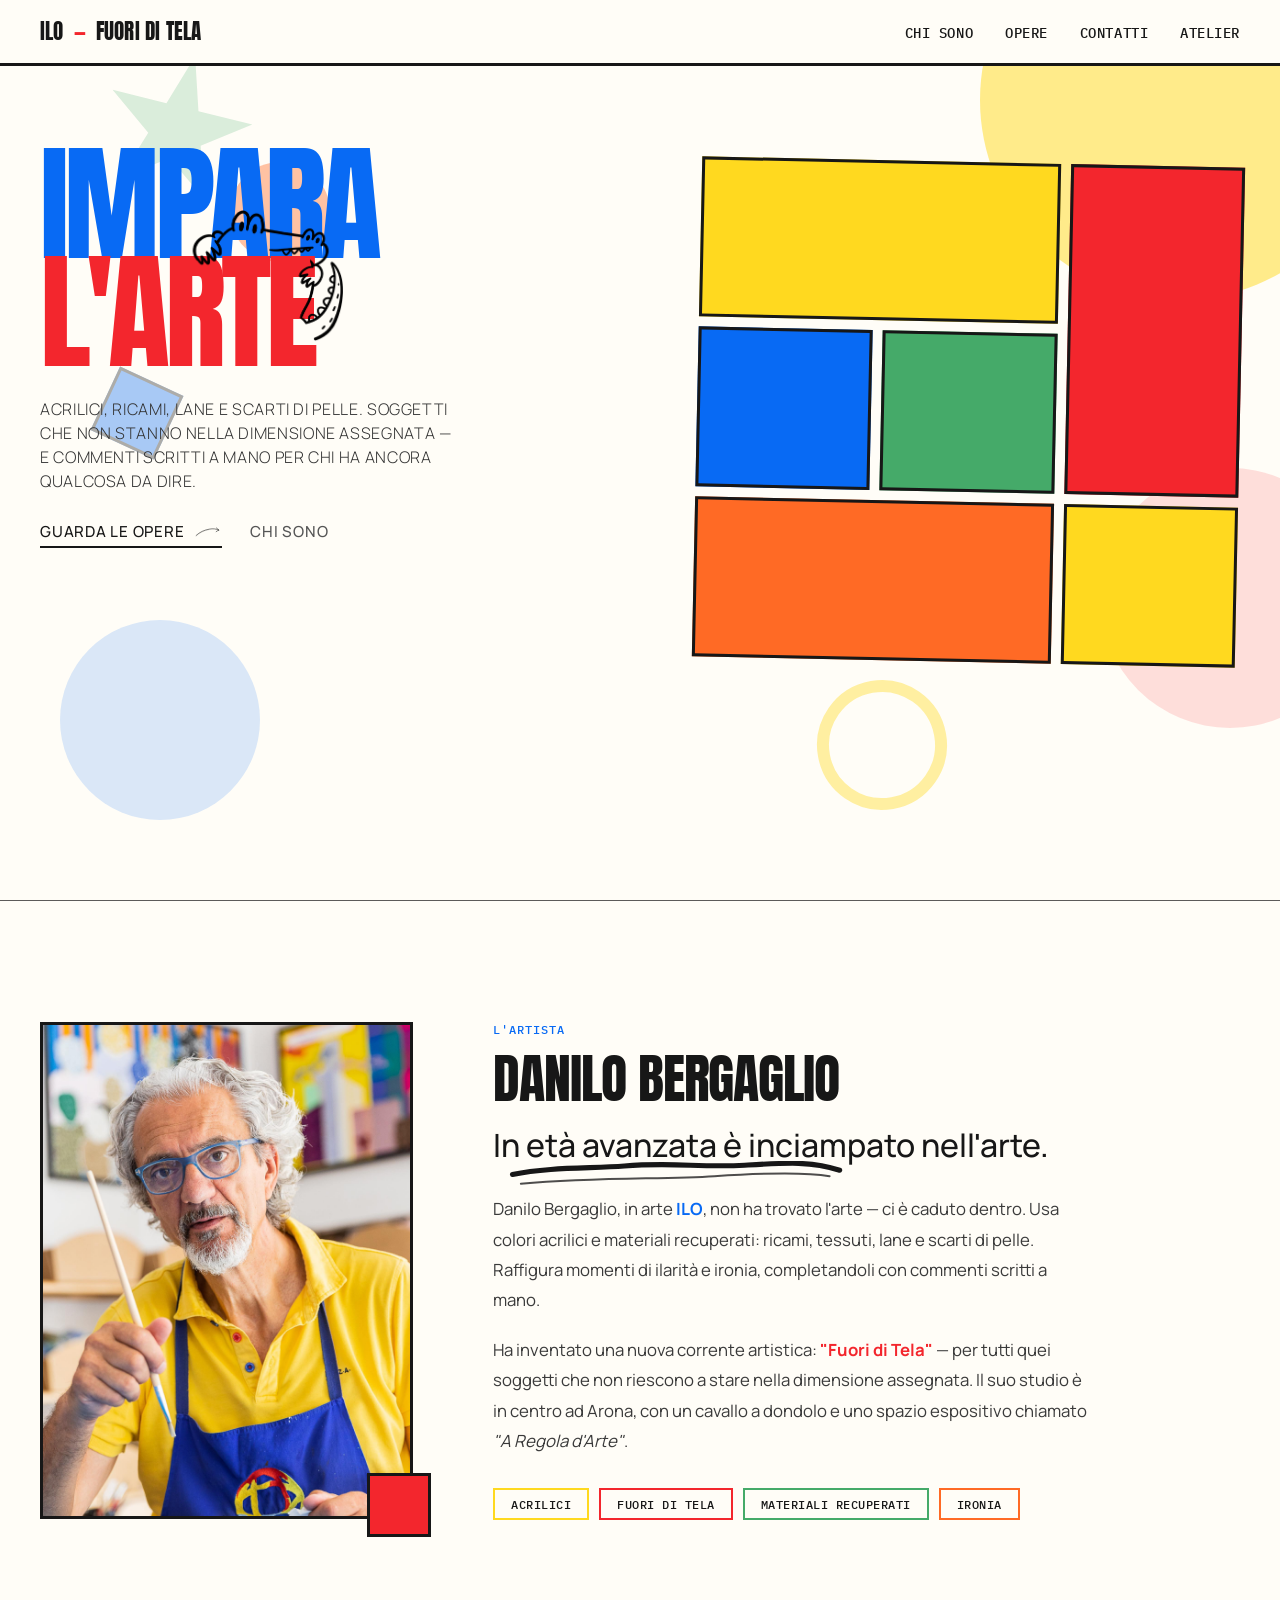
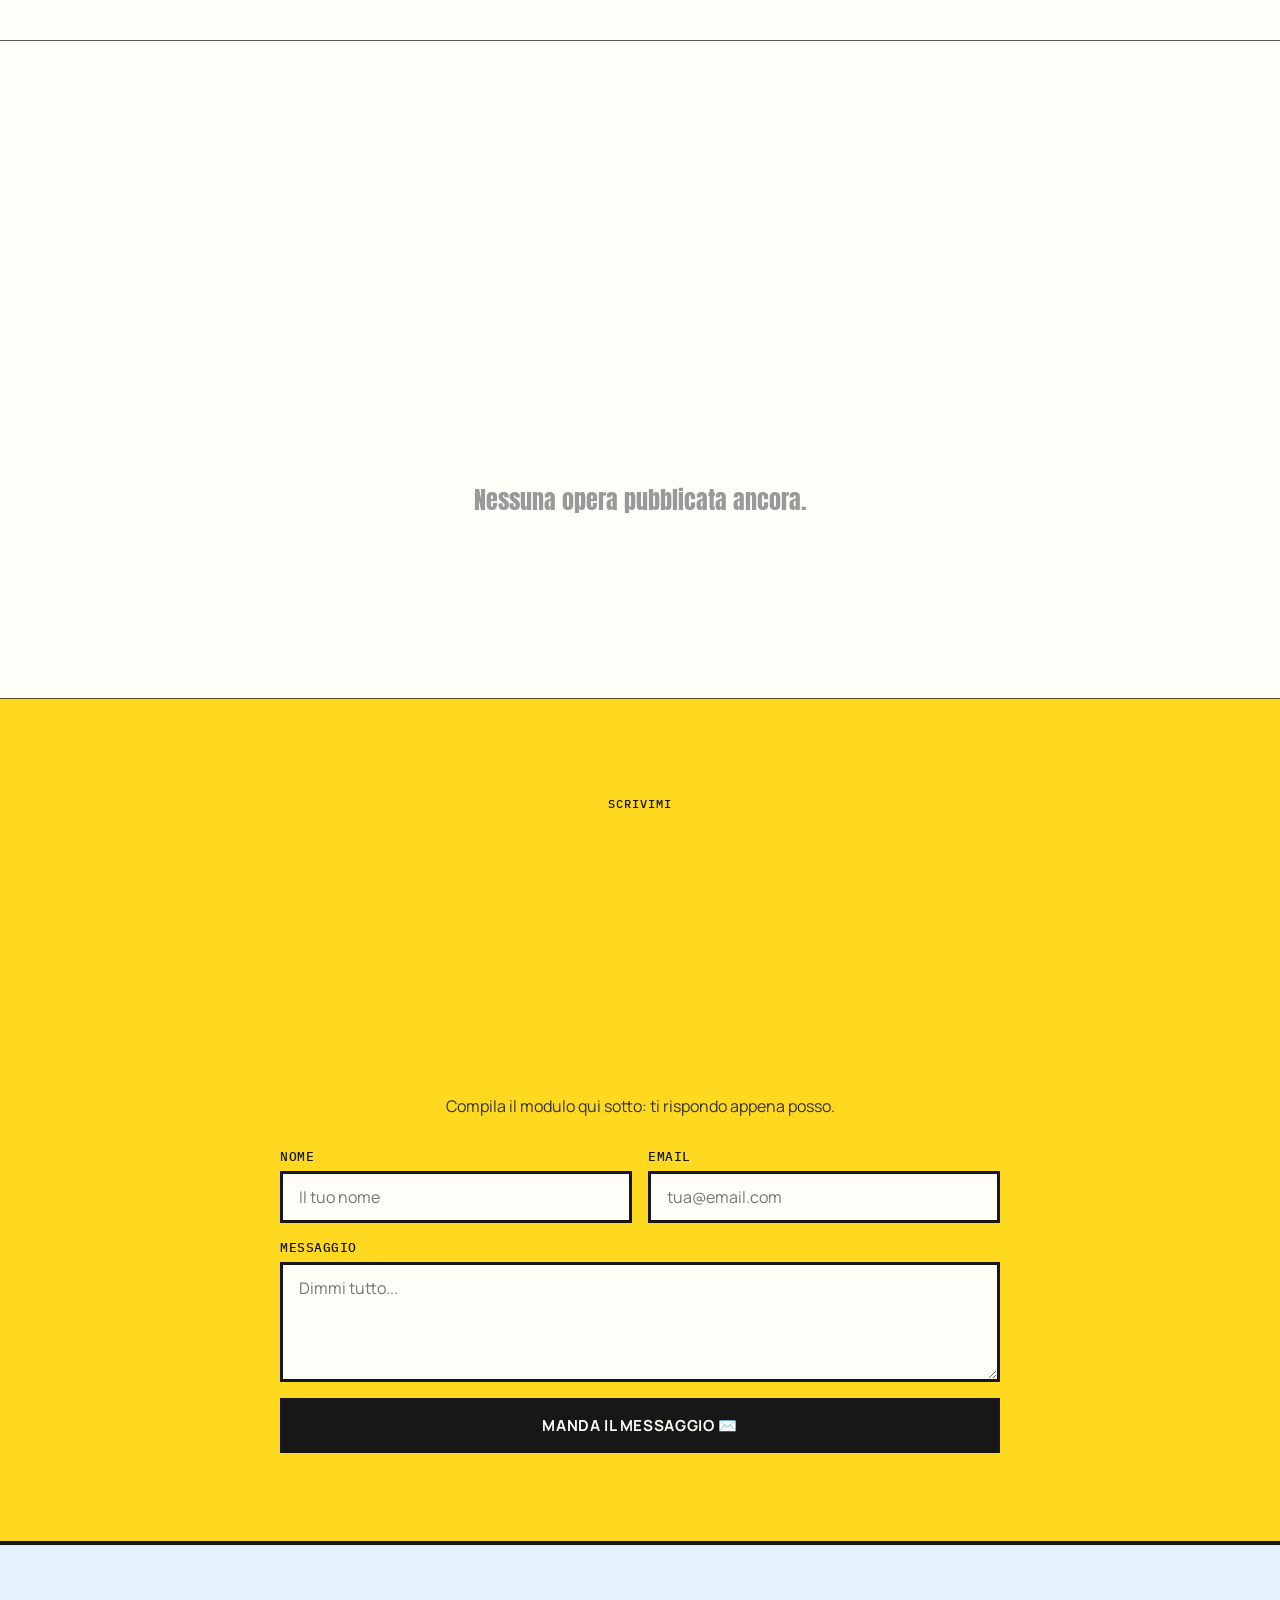
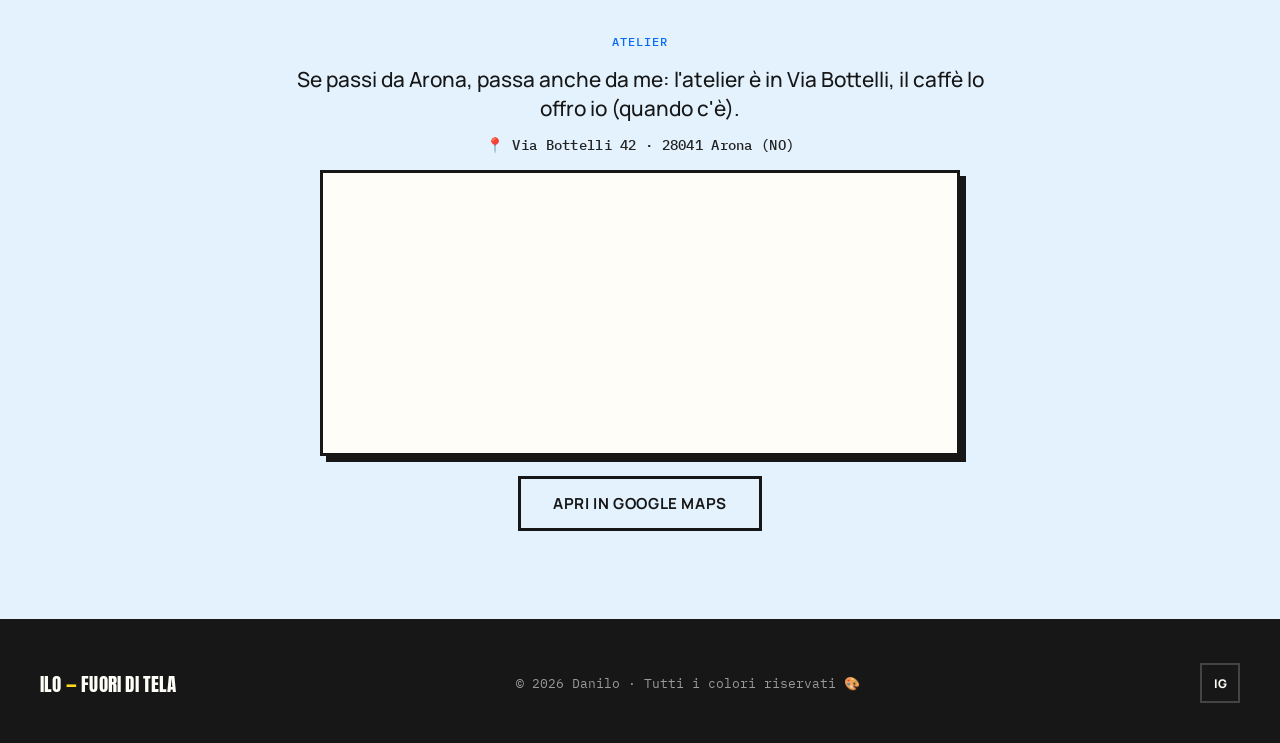
==== commit fcc3666c: "Implementa la nuova visual identity approvata (ILO-visual-identity-package) Applica la direzione gra" ====
--- a/index.html
+++ b/index.html
@@ -4,41 +4,51 @@
 <meta charset="UTF-8">
 <meta name="viewport" content="width=device-width, initial-scale=1.0">
 <title>ILO - Fuori di Tela</title>
-<link href="https://fonts.googleapis.com/css2?family=Boogaloo&family=Nunito:wght@400;700;900&display=swap" rel="stylesheet">
+<link rel="preconnect" href="https://fonts.googleapis.com">
+<link rel="preconnect" href="https://fonts.gstatic.com" crossorigin>
+<link href="https://fonts.googleapis.com/css2?family=Anton&family=Manrope:wght@300;400;500&family=IBM+Plex+Mono:wght@500&family=Kalam:wght@400&display=swap" rel="stylesheet">
 <style>
   :root {
-    --yellow: #FFD600;
-    --blue: #1565C0;
-    --red: #E53935;
-    --green: #43A047;
-    --orange: #FB8C00;
-    --black: #1A1A1A;
-    --cream: #FFF9F0;
+    --yellow: #FFD91F;
+    --blue: #086AF4;
+    --red: #F3262D;
+    --green: #45AA69;
+    --orange: #FF6A25;
+    --black: #171717;
+    --cream: #FFFDF7;
+    --font-display: 'Anton', sans-serif;
+    --font-editorial: 'Manrope', sans-serif;
+    --font-micro: 'IBM Plex Mono', monospace;
+    --font-hand: 'Kalam', cursive;
   }
   * { margin:0; padding:0; box-sizing:border-box; }
   html { scroll-behavior:smooth; }
-  body { font-family:'Nunito',sans-serif; background:var(--cream); color:var(--black); overflow-x:hidden; cursor:url("data:image/svg+xml,%3Csvg xmlns='http://www.w3.org/2000/svg' width='32' height='32' viewBox='0 0 32 32'%3E%3Ccircle cx='16' cy='16' r='10' fill='%23FFD600' stroke='%231A1A1A' stroke-width='2'/%3E%3C/svg%3E") 16 16, auto; }
+  body { font-family:var(--font-editorial); font-weight:400; background:var(--cream); color:var(--black); overflow-x:hidden; cursor:url("data:image/svg+xml,%3Csvg xmlns='http://www.w3.org/2000/svg' width='32' height='32' viewBox='0 0 32 32'%3E%3Ccircle cx='16' cy='16' r='10' fill='%23FFD91F' stroke='%23171717' stroke-width='2'/%3E%3C/svg%3E") 16 16, auto; }
+  @media (prefers-reduced-motion: reduce) {
+    html { scroll-behavior:auto; }
+    * { animation-duration:0.001ms !important; animation-iteration-count:1 !important; transition-duration:0.001ms !important; }
+  }
 
   /* NAV */
   nav { position:fixed; top:0; left:0; right:0; z-index:100; display:flex; justify-content:space-between; align-items:center; padding:16px 40px; background:var(--cream); border-bottom:3px solid var(--black); }
-  .nav-logo { font-family:'Boogaloo',cursive; font-size:2rem; color:var(--black); text-decoration:none; }
+  .nav-logo { font-family:var(--font-display); font-weight:400; text-transform:uppercase; letter-spacing:0.01em; font-size:1.3rem; color:var(--black); text-decoration:none; display:flex; align-items:center; gap:10px; }
   .nav-logo span { color:var(--red); }
   .nav-links { display:flex; gap:32px; list-style:none; }
-  .nav-links a { font-weight:900; font-size:1rem; text-decoration:none; color:var(--black); text-transform:uppercase; letter-spacing:1px; position:relative; padding-bottom:2px; }
+  .nav-links a { font-family:var(--font-micro); font-weight:500; font-size:0.85rem; text-decoration:none; color:var(--black); text-transform:uppercase; letter-spacing:0.04em; position:relative; padding-bottom:2px; }
   .nav-links a::after { content:''; position:absolute; bottom:-2px; left:0; width:0; height:3px; background:var(--yellow); transition:width 0.25s; }
   .nav-links a:hover::after { width:100%; }
   .hamburger { display:none; flex-direction:column; gap:5px; cursor:pointer; background:none; border:none; }
   .hamburger span { display:block; width:28px; height:3px; background:var(--black); border-radius:2px; }
   .mobile-menu { display:none; position:fixed; inset:0; background:var(--yellow); z-index:110; flex-direction:column; border:4px solid var(--black); padding:0; overflow:hidden; }
   .mobile-menu.open { display:flex; }
-  .mobile-menu-close { position:fixed; top:max(14px, env(safe-area-inset-top)); right:max(18px, env(safe-area-inset-right)); z-index:101; width:48px; height:48px; padding:0; margin:0; border:3px solid var(--black); background:var(--cream); font-size:1.75rem; line-height:1; cursor:pointer; font-family:'Nunito',sans-serif; font-weight:900; color:var(--black); display:flex; align-items:center; justify-content:center; box-shadow:3px 3px 0 var(--black); }
+  .mobile-menu-close { position:fixed; top:max(14px, env(safe-area-inset-top)); right:max(18px, env(safe-area-inset-right)); z-index:101; width:48px; height:48px; padding:0; margin:0; border:3px solid var(--black); background:var(--cream); font-size:1.75rem; line-height:1; cursor:pointer; font-family:var(--font-editorial); font-weight:900; color:var(--black); display:flex; align-items:center; justify-content:center; box-shadow:3px 3px 0 var(--black); }
   .mobile-menu-close:hover { background:var(--red); color:var(--cream); border-color:var(--black); }
   .mobile-menu-links { flex:1; display:flex; flex-direction:column; align-items:center; justify-content:center; gap:clamp(24px,6vh,36px); padding:72px 24px 40px; overflow-y:auto; width:100%; }
-  .mobile-menu-links a { font-family:'Boogaloo',cursive; font-size:clamp(2rem,9vw,3rem); color:var(--black); text-decoration:none; }
+  .mobile-menu-links a { font-family:var(--font-display); font-weight:400; text-transform:uppercase; font-size:clamp(2rem,9vw,3rem); color:var(--black); text-decoration:none; }
   .mobile-menu-links a:hover { color:var(--red); }
 
   /* HERO */
-  .hero { min-height:100vh; padding:120px 40px 80px; display:grid; grid-template-columns:1fr 1fr; gap:60px; align-items:center; position:relative; overflow:hidden; }
+  .hero { min-height:100vh; padding:150px 40px 80px; display:grid; grid-template-columns:1.1fr 1fr; gap:60px; align-items:start; position:relative; overflow:hidden; }
   .hero-bg-shape { position:absolute; border-radius:50%; z-index:0; }
   .hero-bg-shape.s1 { width:400px; height:400px; background:var(--yellow); top:-100px; right:-100px; opacity:0.5; }
   .hero-bg-shape.s2 { width:200px; height:200px; background:var(--blue); bottom:80px; left:60px; opacity:0.15; }
@@ -48,23 +58,43 @@
   .hero-bg-ring { position:absolute; z-index:0; width:130px; height:130px; border:12px solid var(--yellow); border-radius:50%; bottom:10%; right:26%; opacity:0.4; transform:rotate(-10deg); }
   .hero-bg-square { position:absolute; z-index:0; width:70px; height:70px; background:var(--blue); opacity:0.35; transform:rotate(25deg); top:42%; left:8%; border:3px solid var(--black); }
   .hero-content { position:relative; z-index:1; }
-  .hero-title { font-family:'Boogaloo',cursive; font-size:clamp(3.5rem,8vw,7rem); line-height:0.95; color:var(--black); margin-bottom:28px; }
-  .hero-title .accent { color:var(--red); display:block; }
-  .hero-title .accent2 { color:var(--blue); display:block; }
-  .hero-desc { font-size:1.1rem; line-height:1.7; max-width:480px; margin-bottom:40px; color:#333; }
-  .hero-ctas { display:flex; gap:16px; flex-wrap:wrap; }
-  .btn { display:inline-block; font-family:'Nunito',sans-serif; font-weight:900; font-size:1rem; text-decoration:none; padding:14px 32px; border:3px solid var(--black); transition:all 0.2s; text-transform:uppercase; letter-spacing:1px; cursor:pointer; }
+  /* Titolo monumentale su due righe, come da moodboard: "IMPARA" (blu) e
+     "L'ARTE" (rosso), quasi a contatto (line-height compresso, tipico di
+     Anton). Il coccodrillo (assets/visual-identity/characters/
+     crocodile-gripping-r.png) è posizionato in assoluto dentro
+     .riga-rossa, con left/transform calibrati empiricamente (screenshot
+     reali, vedi report) in percentuale della larghezza di "L'ARTE" intera
+     anziché della sola R, così la posizione resta proporzionata a ogni
+     dimensione di viewport senza dipendere dalla (stretta) larghezza del
+     singolo carattere. */
+  .hero-title { font-family:var(--font-display); font-weight:400; text-transform:uppercase; font-size:clamp(3.6rem,10vw,9.5rem); line-height:0.84; letter-spacing:-0.04em; margin-bottom:32px; }
+  .hero-title .riga-blu { color:var(--blue); display:block; }
+  .hero-title .riga-rossa { color:var(--red); display:block; width:fit-content; position:relative; }
+  .hero-croc { position:absolute; left:65%; top:5%; transform:translate(-22%,-42%); width:clamp(74px,14vw,164px); height:auto; z-index:3; pointer-events:none; }
+  .hero-intro { display:flex; flex-direction:column; gap:28px; max-width:420px; }
+  .hero-desc { font-family:var(--font-editorial); font-weight:300; text-transform:uppercase; letter-spacing:0.04em; font-size:1rem; line-height:1.5; color:#333; }
+  .hero-ctas { display:flex; gap:28px; flex-wrap:wrap; align-items:center; }
+  .hero-link { display:inline-flex; align-items:center; gap:10px; font-family:var(--font-editorial); font-weight:500; font-size:0.95rem; text-transform:uppercase; letter-spacing:0.05em; text-decoration:none; color:var(--black); border-bottom:2px solid var(--black); padding-bottom:4px; transition:gap 0.2s, color 0.2s, border-color 0.2s; }
+  .hero-link:hover { gap:16px; color:var(--red); border-color:var(--red); }
+  .hero-link:hover .gesture-arrow { filter:invert(26%) sepia(89%) saturate(5000%) hue-rotate(345deg); }
+  .hero-link.secondary { border-color:transparent; color:#555; }
+  .hero-link.secondary:hover { color:var(--black); border-color:var(--black); }
+  .gesture-arrow { width:28px; height:auto; display:block; }
+  .btn { display:inline-block; font-family:var(--font-editorial); font-weight:700; font-size:0.95rem; text-decoration:none; padding:14px 32px; border:3px solid var(--black); transition:all 0.2s; text-transform:uppercase; letter-spacing:0.04em; cursor:pointer; }
   .btn-primary { background:var(--black); color:var(--cream); }
   .btn-primary:hover { background:var(--red); border-color:var(--red); transform:translate(-3px,-3px); box-shadow:6px 6px 0 var(--black); }
   .btn-secondary { background:transparent; color:var(--black); }
   .btn-secondary:hover { background:var(--yellow); transform:translate(-3px,-3px); box-shadow:6px 6px 0 var(--black); }
 
-  /* MOSAIC HERO */
-  .hero-visual { position:relative; z-index:1; }
-  .mosaic-grid { display:grid; grid-template-columns:repeat(3,1fr); grid-template-rows:repeat(3,160px); gap:8px; transform:rotate(2deg); }
-  .mosaic-cell { border:3px solid var(--black); overflow:hidden; position:relative; transition:transform 0.2s; }
+  /* MOSAIC HERO: griglia di fotografie REALI delle opere (caricate da
+     popolaHeroMosaic(), invariata — vedi FIX-ASPECT-RATIO-GALLERIA.md e il
+     report di questa PR). object-fit:contain + sfondo carta, mai cover:
+     nessuna fotografia reale viene ritagliata per riempire la cella. */
+  .hero-visual { position:relative; z-index:1; margin-top:12px; }
+  .mosaic-grid { display:grid; grid-template-columns:repeat(3,1fr); grid-template-rows:repeat(3,160px); gap:10px; transform:rotate(1.2deg); }
+  .mosaic-cell { border:3px solid var(--black); overflow:hidden; position:relative; transition:transform 0.2s; background:var(--cream); }
   .mosaic-cell:hover { transform:scale(1.05) rotate(-1deg); z-index:2; }
-  .mosaic-cell img { width:100%; height:100%; object-fit:cover; display:block; }
+  .mosaic-cell img { width:100%; height:100%; object-fit:contain; display:block; background:var(--cream); }
   .mosaic-cell.span2 { grid-column:span 2; }
   .mosaic-cell.tall { grid-row:span 2; }
   .ph-yellow { background:var(--yellow); }
@@ -72,58 +102,93 @@
   .ph-red { background:var(--red); }
   .ph-green { background:var(--green); }
   .ph-orange { background:var(--orange); }
-  .ph-label { position:absolute; inset:0; display:flex; align-items:center; justify-content:center; font-family:'Boogaloo',cursive; font-size:1.4rem; color:rgba(255,255,255,0.7); }
+  .ph-label { position:absolute; inset:0; display:flex; align-items:center; justify-content:center; }
 
   /* ABOUT */
-  .about { padding:100px 40px; background:var(--black); color:var(--cream); display:grid; grid-template-columns:1fr 2fr; gap:80px; align-items:center; }
+  .about { padding:120px 40px; background:var(--cream); color:var(--black); display:grid; grid-template-columns:1fr 2fr; gap:80px; align-items:center; border-top:1px solid rgba(23,23,23,0.7); }
   .about-photo-wrap { position:relative; }
-  .about-photo-frame { width:100%; aspect-ratio:3/4; border:4px solid var(--yellow); overflow:hidden; position:relative; }
+  .about-photo-frame { width:100%; aspect-ratio:3/4; border:3px solid var(--black); overflow:hidden; position:relative; }
   .about-photo-frame img { width:100%; height:100%; object-fit:cover; display:block; }
-  .about-deco { position:absolute; width:80px; height:80px; background:var(--red); border:4px solid var(--yellow); bottom:-20px; right:-20px; z-index:2; }
-  .section-label { font-weight:900; font-size:0.8rem; text-transform:uppercase; letter-spacing:3px; color:var(--yellow); margin-bottom:16px; }
-  .section-title { font-family:'Boogaloo',cursive; font-size:clamp(2.5rem,5vw,4rem); line-height:1; margin-bottom:28px; }
-  .about-text { font-size:1.05rem; line-height:1.8; color:#ccc; margin-bottom:20px; max-width:600px; }
+  .about-deco { position:absolute; width:64px; height:64px; background:var(--red); border:3px solid var(--black); bottom:-18px; right:-18px; z-index:2; }
+  .section-label { font-family:var(--font-micro); font-weight:500; font-size:0.78rem; text-transform:uppercase; letter-spacing:0.08em; color:var(--blue); margin-bottom:16px; }
+  .section-title { font-family:var(--font-display); font-weight:400; text-transform:uppercase; font-size:clamp(2.5rem,5vw,4rem); line-height:0.95; letter-spacing:-0.02em; margin-bottom:28px; }
+  .about-name { font-family:var(--font-display); font-weight:400; text-transform:uppercase; font-size:clamp(2.2rem,4.4vw,3.4rem); line-height:0.95; letter-spacing:-0.02em; color:var(--black); margin-bottom:20px; }
+  .about-quote { font-family:var(--font-editorial); font-weight:500; font-size:clamp(1.4rem,2.6vw,2rem); line-height:1.3; color:var(--black); margin:0 0 28px; max-width:560px; position:relative; display:inline-block; }
+  .about-quote .gesture-underline { position:absolute; left:2%; bottom:-27px; width:62%; height:auto; }
+  .about-text { font-size:1.05rem; line-height:1.8; color:#3a3a3a; margin-bottom:20px; max-width:600px; }
   .about-tags { display:flex; flex-wrap:wrap; gap:10px; margin-top:32px; }
-  .tag { padding:6px 16px; border:2px solid; font-weight:900; font-size:0.85rem; text-transform:uppercase; letter-spacing:1px; }
-  .tag-yellow { border-color:var(--yellow); color:var(--yellow); }
-  .tag-red { border-color:var(--red); color:var(--red); }
-  .tag-green { border-color:#66BB6A; color:#66BB6A; }
-  .tag-orange { border-color:var(--orange); color:var(--orange); }
+  .tag { padding:6px 16px; border:2px solid; font-family:var(--font-micro); font-weight:500; font-size:0.78rem; text-transform:uppercase; letter-spacing:0.04em; color:var(--black); }
+  .tag-yellow { border-color:var(--yellow); }
+  .tag-red { border-color:var(--red); }
+  .tag-green { border-color:var(--green); }
+  .tag-orange { border-color:var(--orange); }
 
   /* OPERE */
-  .opere { padding:100px 40px; background:var(--cream); }
+  .opere { padding:120px 40px; background:var(--cream); border-top:1px solid rgba(23,23,23,0.7); }
   .opere-header { display:flex; justify-content:space-between; align-items:flex-end; margin-bottom:60px; }
   .opere-header .section-title { color:var(--black); }
   .nascosto { display:none; }
   .opere-quicklinks { display:flex; flex-wrap:wrap; gap:12px; margin-bottom:48px; }
   .opere-quicklinks .tag { text-decoration:none; cursor:pointer; transition:transform 0.2s; }
   .opere-quicklinks .tag:hover { transform:translate(-2px,-2px); }
-  .opere-sezione { scroll-margin-top:90px; margin-top:56px; padding-top:56px; border-top:3px solid var(--black); }
+  .opere-sezione { scroll-margin-top:90px; margin-top:72px; padding-top:72px; border-top:1px solid rgba(23,23,23,0.7); }
   .opere-sezione:first-of-type { margin-top:0; padding-top:0; border-top:none; }
+  .opere-sezione-head { display:flex; align-items:baseline; gap:16px; margin-bottom:36px; }
+  .opere-sezione-head .section-label { font-size:1.2rem; color:var(--blue); margin-bottom:0; }
+  .opere-sezione-head .section-label::after { content:'/'; margin-left:16px; color:rgba(23,23,23,0.5); }
+  .opere-sezione-head .section-title { margin-bottom:0; }
   .opere-sezione-provvisoria .section-label { color:#999; }
   .opere-sezione-provvisoria .section-title { font-size:clamp(1.8rem,4vw,2.8rem); }
   .opere-sezione-nota { color:#666; font-size:0.92rem; margin:-12px 0 24px; max-width:560px; }
-  .gallery { columns:3; column-gap:12px; }
-  .gallery-item { break-inside:avoid; margin-bottom:12px; border:3px solid var(--black); overflow:hidden; position:relative; cursor:pointer; display:block; }
-  .gallery-item img { width:100%; display:block; transition:transform 0.4s; min-height:200px; object-fit:cover; }
+  /* column-count (non lo shorthand "columns", per usare min() in modo
+     affidabile) limitato al numero di opere REALMENTE presenti in questa
+     galleria (--n-opere, impostata da JS in popolaGalleria()): con 3 colonne
+     fisse, una categoria con 1-2 opere (come nella situazione attuale)
+     lasciava 1-2 colonne vuote. --tile-ideale è la larghezza che UNA foto
+     avrebbe in un mosaico a 3 colonne pienamente popolato a questa stessa
+     larghezza di finestra (100vw meno il padding laterale di .opere e gli
+     spazi fra colonne): usata come max-width su .gallery-item, fa sì che
+     una categoria con poche opere mostri comunque fotografie delle stesse
+     dimensioni "a mosaico" di sempre, centrate nella colonna più larga che
+     column-count le assegna, invece di distendersi a riempirla per intero
+     (altrimenti "enormi" con poche opere). Quando le colonne reali sono già
+     3 (categoria ben popolata) il limite coincide con la larghezza naturale
+     della colonna e non cambia nulla: comportamento identico a prima. */
+  .gallery { column-count:min(3, var(--n-opere, 3)); column-gap:12px; --tile-ideale:calc((100vw - 104px) / 3); }
+  .gallery-item { break-inside:avoid; max-width:var(--tile-ideale, none); margin:0 auto 12px; border:3px solid var(--black); overflow:hidden; position:relative; cursor:pointer; display:block; }
+  /* height:auto è obbligatorio: gli attributi HTML width/height (sotto, da
+     larghezza_px/altezza_px) mappano di default a un'altezza CSS in pixel
+     LETTERALI (es. 1600px), non a un rapporto d'aspetto — e quella regola
+     da sola sopravvive qui perché solo "width" viene sovrascritta sopra.
+     Senza height:auto il tassello resta alto quanto l'opera originale
+     (migliaia di px) pur essendo stretto quanto la colonna del mosaico
+     (poche centinaia di px): object-fit doveva poi ritagliare brutalmente
+     l'opera per riempire quel riquadro sproporzionato ("strisce verticali
+     ritagliate"). Con height:auto l'altezza torna proporzionale alla
+     larghezza reale del tassello, secondo il rapporto width/height
+     dichiarato; object-fit:contain resta come rete di sicurezza se quel
+     rapporto dichiarato non corrisponde esattamente al file reale. */
+  .gallery-item img { width:100%; height:auto; display:block; transition:transform 0.4s; object-fit:contain; }
   .gallery-item:hover img { transform:scale(1.04); }
   .gallery-overlay { position:absolute; inset:0; background:rgba(26,26,26,0.75); display:flex; align-items:flex-end; padding:20px; opacity:0; transition:opacity 0.3s; }
   .gallery-item:hover .gallery-overlay { opacity:1; }
-  .gallery-overlay-text { color:var(--cream); font-family:'Boogaloo',cursive; font-size:1.2rem; }
-  .gallery-overlay-meta { color:#ccc; font-size:0.85rem; margin-top:4px; }
-  .gallery-overlay-dim { color:var(--yellow); font-size:0.78rem; font-weight:800; text-transform:uppercase; letter-spacing:0.06em; margin-top:6px; }
-  .gallery-overlay-snippet { color:#bdbdbd; font-size:0.78rem; margin-top:8px; line-height:1.4; display:-webkit-box; -webkit-line-clamp:3; -webkit-box-orient:vertical; overflow:hidden; }
+  .gallery-overlay-text { color:var(--cream); font-family:var(--font-display); font-weight:400; text-transform:uppercase; font-size:1.3rem; }
+  .gallery-overlay-meta { color:#ccc; font-family:var(--font-micro); font-size:0.78rem; letter-spacing:0.02em; margin-top:6px; }
+  .gallery-overlay-dim { color:var(--yellow); font-family:var(--font-micro); font-size:0.74rem; font-weight:500; text-transform:uppercase; letter-spacing:0.06em; margin-top:6px; }
+  .gallery-overlay-snippet { color:#bdbdbd; font-family:var(--font-editorial); font-size:0.8rem; margin-top:8px; line-height:1.4; display:-webkit-box; -webkit-line-clamp:3; -webkit-box-orient:vertical; overflow:hidden; }
 
   /* Loading state */
-  .gallery-loading { text-align:center; padding:60px 20px; font-family:'Boogaloo',cursive; font-size:1.5rem; color:#999; grid-column:1/-1; }
+  .gallery-loading { text-align:center; padding:60px 20px; font-family:var(--font-display); font-size:1.5rem; color:#999; grid-column:1/-1; }
   .gallery-error { text-align:center; padding:40px; background:var(--red); color:white; font-weight:700; border:3px solid var(--black); }
 
   /* CONTATTI: intro + modulo insieme (#contatti), atelier separato (#atelier) */
   .contatti-inner { max-width:720px; margin:0 auto; text-align:center; }
-  .contatti-group { border-top:4px solid var(--black); background:var(--yellow); }
-  .contatti-head { padding:88px 40px 48px; background:var(--yellow); }
-  .contatti-head .section-label { color:var(--blue); }
-  .contatti-head .section-title { color:var(--black); margin-bottom:16px; }
+  .contatti-group { border-top:1px solid rgba(23,23,23,0.7); background:var(--yellow); }
+  .contatti-head { padding:96px 40px 48px; background:var(--yellow); position:relative; overflow:hidden; }
+  .contatti-head .section-label { color:var(--black); }
+  .contatti-title { font-family:var(--font-display); font-weight:400; text-transform:uppercase; font-size:clamp(3rem,9vw,6.5rem); line-height:0.88; letter-spacing:-0.03em; color:var(--black); margin-bottom:20px; position:relative; display:inline-block; }
+  .contatti-title .rossa { color:var(--red); position:relative; display:inline-block; }
+  .contatti-bird { position:absolute; width:clamp(50px,7vw,86px); height:auto; top:-0.52em; right:-0.1em; z-index:2; pointer-events:none; }
   .contatti-head .contatti-desc { font-size:1.1rem; line-height:1.7; margin-bottom:0; color:#222; max-width:560px; margin-left:auto; margin-right:auto; }
 
   .contatti-group .contatti-form-area { padding:48px 40px 88px; background:var(--yellow); color:var(--black); border-top:none; }
@@ -136,8 +201,8 @@
 
   .contatti-atelier { padding:88px 40px; background:#E3F2FD; border-top:4px solid var(--black); border-bottom:4px solid var(--black); }
   .contatti-atelier .section-label { color:var(--blue); }
-  .atelier-invite { font-family:'Boogaloo',cursive; font-size:1.35rem; color:var(--black); margin-bottom:12px; line-height:1.3; }
-  .atelier-address { font-weight:800; font-size:0.95rem; margin-bottom:16px; color:#222; }
+  .atelier-invite { font-family:var(--font-editorial); font-weight:500; font-size:1.3rem; color:var(--black); margin-bottom:12px; line-height:1.4; }
+  .atelier-address { font-family:var(--font-micro); font-weight:500; font-size:0.9rem; letter-spacing:0.02em; margin-bottom:16px; color:#222; }
   .atelier-map-wrap { margin:0 auto 20px; max-width:640px; border:3px solid var(--black); overflow:hidden; box-shadow:6px 6px 0 var(--black); background:var(--cream); }
   .atelier-map-wrap iframe { display:block; width:100%; height:280px; border:0; }
   .atelier-actions { display:flex; flex-wrap:wrap; gap:12px; justify-content:center; margin-bottom:0; }
@@ -146,17 +211,17 @@
   .form-honeypot { position:absolute; left:-10000px; width:1px; height:1px; overflow:hidden; }
   .form-row { display:grid; grid-template-columns:1fr 1fr; gap:16px; }
   .form-field { display:flex; flex-direction:column; gap:6px; }
-  .form-field label { font-weight:900; font-size:0.85rem; text-transform:uppercase; letter-spacing:1px; }
-  .form-field input, .form-field textarea { padding:12px 16px; border:3px solid var(--black); background:var(--cream); font-family:'Nunito',sans-serif; font-size:1rem; outline:none; transition:box-shadow 0.2s; }
+  .form-field label { font-family:var(--font-micro); font-weight:500; font-size:0.8rem; text-transform:uppercase; letter-spacing:0.04em; }
+  .form-field input, .form-field textarea { padding:12px 16px; border:3px solid var(--black); background:var(--cream); font-family:var(--font-editorial); font-size:1rem; outline:none; transition:box-shadow 0.2s; }
   .form-field input:focus, .form-field textarea:focus { box-shadow:4px 4px 0 var(--black); }
   .form-field textarea { resize:vertical; min-height:120px; }
   .btn-submit { width:100%; }
 
   /* FOOTER */
   footer { background:var(--black); color:var(--cream); padding:40px; display:flex; justify-content:space-between; align-items:center; flex-wrap:wrap; gap:20px; }
-  .footer-logo { font-family:'Boogaloo',cursive; font-size:1.8rem; color:var(--cream); text-decoration:none; }
+  .footer-logo { font-family:var(--font-display); font-weight:400; text-transform:uppercase; letter-spacing:0.01em; font-size:1.2rem; color:var(--cream); text-decoration:none; }
   .footer-logo span { color:var(--yellow); }
-  .footer-copy { font-size:0.85rem; color:#888; }
+  .footer-copy { font-family:var(--font-micro); font-size:0.8rem; color:#999; }
   .social-links { display:flex; gap:16px; }
   .social-link { width:40px; height:40px; border:2px solid #444; display:flex; align-items:center; justify-content:center; text-decoration:none; color:var(--cream); font-weight:900; font-size:0.75rem; text-transform:uppercase; transition:all 0.2s; }
   .social-link:hover { background:var(--yellow); border-color:var(--yellow); color:var(--black); }
@@ -164,11 +229,11 @@
   /* LIGHTBOX */
   .lightbox { display:none; position:fixed; inset:0; background:rgba(0,0,0,0.92); z-index:200; align-items:center; justify-content:center; flex-direction:column; gap:16px; }
   .lightbox.open { display:flex; }
-  .lightbox-close { position:absolute; top:20px; right:28px; font-size:2.5rem; color:var(--cream); cursor:pointer; font-family:'Boogaloo',cursive; line-height:1; z-index:210; }
+  .lightbox-close { position:absolute; top:20px; right:28px; font-size:2.5rem; color:var(--cream); cursor:pointer; font-family:var(--font-display); line-height:1; z-index:210; }
   .lightbox-close:hover { color:var(--yellow); }
   .lightbox-img { max-width:85vw; max-height:80vh; border:4px solid var(--cream); object-fit:contain; }
-  .lightbox-caption { color:var(--cream); font-family:'Boogaloo',cursive; font-size:1.4rem; text-align:center; }
-  .lightbox-meta { color:#aaa; font-size:0.9rem; }
+  .lightbox-caption { color:var(--cream); font-family:var(--font-display); font-weight:400; text-transform:uppercase; font-size:1.5rem; text-align:center; }
+  .lightbox-meta { color:#aaa; font-family:var(--font-micro); font-size:0.85rem; letter-spacing:0.02em; }
   .lightbox-desc { color:#c8c8c8; font-size:0.92rem; line-height:1.55; max-width:560px; text-align:left; white-space:pre-wrap; max-height:28vh; overflow-y:auto; padding:12px 16px; border:2px solid #444; margin:0 16px; border-radius:4px; }
 
   /* REVEAL */
@@ -196,17 +261,25 @@
     .mosaic-grid { grid-template-rows:repeat(3,120px); transform:none; }
     .about { grid-template-columns:1fr; padding:60px 24px; gap:40px; }
     .about-photo-wrap { max-width:280px; }
-    .gallery { columns:2; }
+    /* Stesso principio sopra, con il padding laterale (24px) e il numero
+       di colonne (2) di questo breakpoint. */
+    .gallery { column-count:min(2, var(--n-opere, 2)); --tile-ideale:calc((100vw - 60px) / 2); }
     .opere-header { flex-direction:column; align-items:flex-start; gap:16px; }
     .form-row { grid-template-columns:1fr; }
     footer { flex-direction:column; text-align:center; padding:32px 24px; }
     .opere, .contatti-head, .contatti-group .contatti-form-area, .contatti-atelier { padding:60px 24px; }
   }
   @media (max-width:540px) {
-    .gallery { columns:1; }
+    /* Sempre 1 colonna qui, a prescindere dal numero di opere: non si è mai
+       presentato il problema delle colonne vuote a questa larghezza, quindi
+       nessun limite di larghezza extra sulla singola foto (comportamento
+       mobile invariato rispetto a sempre). */
+    .gallery { columns:1; --tile-ideale:none; }
     .hero-title { font-size:3rem; }
+    .hero-croc { width:48px; }
     .mosaic-grid { grid-template-rows:repeat(3,100px); gap:6px; }
     .nav-logo { font-size:clamp(1rem,5.2vw,1.35rem); max-width:calc(100vw - 58px); }
+    .contatti-bird { width:40px; }
   }
 </style>
 </head>
@@ -245,27 +318,32 @@
   <div class="hero-bg-square" aria-hidden="true"></div>
   <div class="hero-content">
     <h1 class="hero-title">
-      Impara l'arte
-      <span class="accent">e…</span>
+      <span class="riga-blu">Impara</span>
+      <span class="riga-rossa">L'ARTE<img class="hero-croc" src="assets/visual-identity/characters/crocodile-gripping-r.png" alt="" aria-hidden="true"></span>
     </h1>
-    <p class="hero-desc">
-      Acrilici, ricami, lane e scarti di pelle. Soggetti che non stanno
-      nella dimensione assegnata — e commenti scritti a mano per chi
-      ha ancora qualcosa da dire.
-    </p>
-    <div class="hero-ctas">
-      <a href="#opere" class="btn btn-primary">Guarda le opere</a>
-      <a href="#about" class="btn btn-secondary">Chi sono</a>
+    <div class="hero-intro">
+      <p class="hero-desc">
+        Acrilici, ricami, lane e scarti di pelle. Soggetti che non stanno
+        nella dimensione assegnata — e commenti scritti a mano per chi
+        ha ancora qualcosa da dire.
+      </p>
+      <div class="hero-ctas">
+        <a href="#opere" class="hero-link">
+          Guarda le opere
+          <img class="gesture-arrow" src="assets/visual-identity/gestures/arrow-01-arc.svg" alt="" aria-hidden="true">
+        </a>
+        <a href="#about" class="hero-link secondary">Chi sono</a>
+      </div>
     </div>
   </div>
   <div class="hero-visual">
     <div class="mosaic-grid" id="heroMosaic">
-      <div class="mosaic-cell span2 ph-yellow" data-hero-slot><div class="ph-label">🐋</div></div>
-      <div class="mosaic-cell ph-red tall" data-hero-slot><div class="ph-label">❤️</div></div>
-      <div class="mosaic-cell ph-blue" data-hero-slot><div class="ph-label">☮️</div></div>
-      <div class="mosaic-cell ph-green" data-hero-slot><div class="ph-label">🦎</div></div>
-      <div class="mosaic-cell span2 ph-orange" data-hero-slot><div class="ph-label">🎨</div></div>
-      <div class="mosaic-cell ph-yellow" data-hero-slot><div class="ph-label">⭐</div></div>
+      <div class="mosaic-cell span2 ph-yellow" data-hero-slot></div>
+      <div class="mosaic-cell ph-red tall" data-hero-slot></div>
+      <div class="mosaic-cell ph-blue" data-hero-slot></div>
+      <div class="mosaic-cell ph-green" data-hero-slot></div>
+      <div class="mosaic-cell span2 ph-orange" data-hero-slot></div>
+      <div class="mosaic-cell ph-yellow" data-hero-slot></div>
     </div>
   </div>
 </section>
@@ -278,16 +356,20 @@
     <div class="about-deco"></div>
   </div>
   <div class="about-content">
-    <p class="section-label">Chi è Danilo</p>
-    <h2 class="section-title reveal reveal-delay-1">In età avanzata<br>è inciampato<br>nell'arte.</h2>
+    <p class="section-label">L'artista</p>
+    <p class="about-name reveal">Danilo Bergaglio</p>
+    <h2 class="about-quote reveal reveal-delay-1">
+      In età avanzata è inciampato nell'arte.
+      <img class="gesture-underline" src="assets/visual-identity/gestures/underline-02-irregular.svg" alt="" aria-hidden="true">
+    </h2>
     <p class="about-text reveal reveal-delay-2">
-      Danilo Bergaglio, in arte <strong style="color:var(--yellow)">ILO</strong>, non ha trovato l'arte —
+      Danilo Bergaglio, in arte <strong style="color:var(--blue)">ILO</strong>, non ha trovato l'arte —
       ci è caduto dentro. Usa colori acrilici e materiali recuperati: ricami, tessuti,
       lane e scarti di pelle. Raffigura momenti di ilarità e ironia, completandoli
       con commenti scritti a mano.
     </p>
     <p class="about-text reveal reveal-delay-3">
-      Ha inventato una nuova corrente artistica: <strong style="color:var(--yellow)">"Fuori di Tela"</strong> —
+      Ha inventato una nuova corrente artistica: <strong style="color:var(--red)">"Fuori di Tela"</strong> —
       per tutti quei soggetti che non riescono a stare nella dimensione assegnata.
       Il suo studio è in centro ad Arona, con un cavallo a dondolo e uno spazio
       espositivo chiamato <em>"A Regola d'Arte"</em>.
@@ -321,26 +403,34 @@
 
   <div id="opere-contenuto" class="nascosto">
     <div class="opere-sezione" id="ricami">
-      <p class="section-label">01</p>
-      <h3 class="section-title">Ricami</h3>
+      <div class="opere-sezione-head">
+        <p class="section-label">01</p>
+        <h3 class="section-title">Ricami</h3>
+      </div>
       <div class="gallery" id="gallery-ricami"></div>
     </div>
 
     <div class="opere-sezione" id="fuori-di-tela">
-      <p class="section-label">02</p>
-      <h3 class="section-title">Fuori di tela</h3>
+      <div class="opere-sezione-head">
+        <p class="section-label">02</p>
+        <h3 class="section-title">Fuori di tela</h3>
+      </div>
       <div class="gallery" id="gallery-fuori-di-tela"></div>
     </div>
 
     <div class="opere-sezione" id="paciughi">
-      <p class="section-label">03</p>
-      <h3 class="section-title">Paciughi</h3>
+      <div class="opere-sezione-head">
+        <p class="section-label">03</p>
+        <h3 class="section-title">Paciughi</h3>
+      </div>
       <div class="gallery" id="gallery-paciughi"></div>
     </div>
 
     <div class="opere-sezione opere-sezione-provvisoria nascosto" id="opere-da-classificare">
-      <p class="section-label">Provvisorio</p>
-      <h3 class="section-title">Da classificare</h3>
+      <div class="opere-sezione-head">
+        <p class="section-label">Provvisorio</p>
+        <h3 class="section-title">Da classificare</h3>
+      </div>
       <p class="opere-sezione-nota">Opere non ancora assegnate a una categoria: restano visibili qui finché Danilo non le classifica dal pannello.</p>
       <div class="gallery" id="gallery-da-classificare"></div>
     </div>
@@ -351,7 +441,7 @@
   <div class="contatti-head">
     <div class="contatti-inner">
       <p class="section-label">Scrivimi</p>
-      <h2 class="section-title reveal">Parliamo<br>d'arte!</h2>
+      <h2 class="contatti-title reveal">Parliamo <span class="rossa">d'arte<img class="contatti-bird" src="assets/visual-identity/characters/bird-standing.png" alt="" aria-hidden="true"></span></h2>
       <p class="contatti-desc reveal">
         Vuoi un'opera su commissione? Invitarmi a una mostra?
         O semplicemente dirmi che ti è piaciuta la balena? Scrivimi.
@@ -594,6 +684,11 @@
       container.innerHTML = '<p class="gallery-loading">Nessuna opera in questa categoria, per ora.</p>';
       return;
     }
+    // Numero di colonne della galleria (vedi regola CSS ".gallery") mai
+    // superiore al numero di opere di QUESTA sezione: evita colonne vuote e
+    // l'immagine forzata in una colonna troppo stretta quando una categoria
+    // ha poche opere (anche una sola), indipendentemente dalle altre sezioni.
+    container.style.setProperty('--n-opere', String(listaOpere.length));
     listaOpere.forEach(op => {
       if (!op.immagine) return;
       const item = creaElementoGalleria(op);
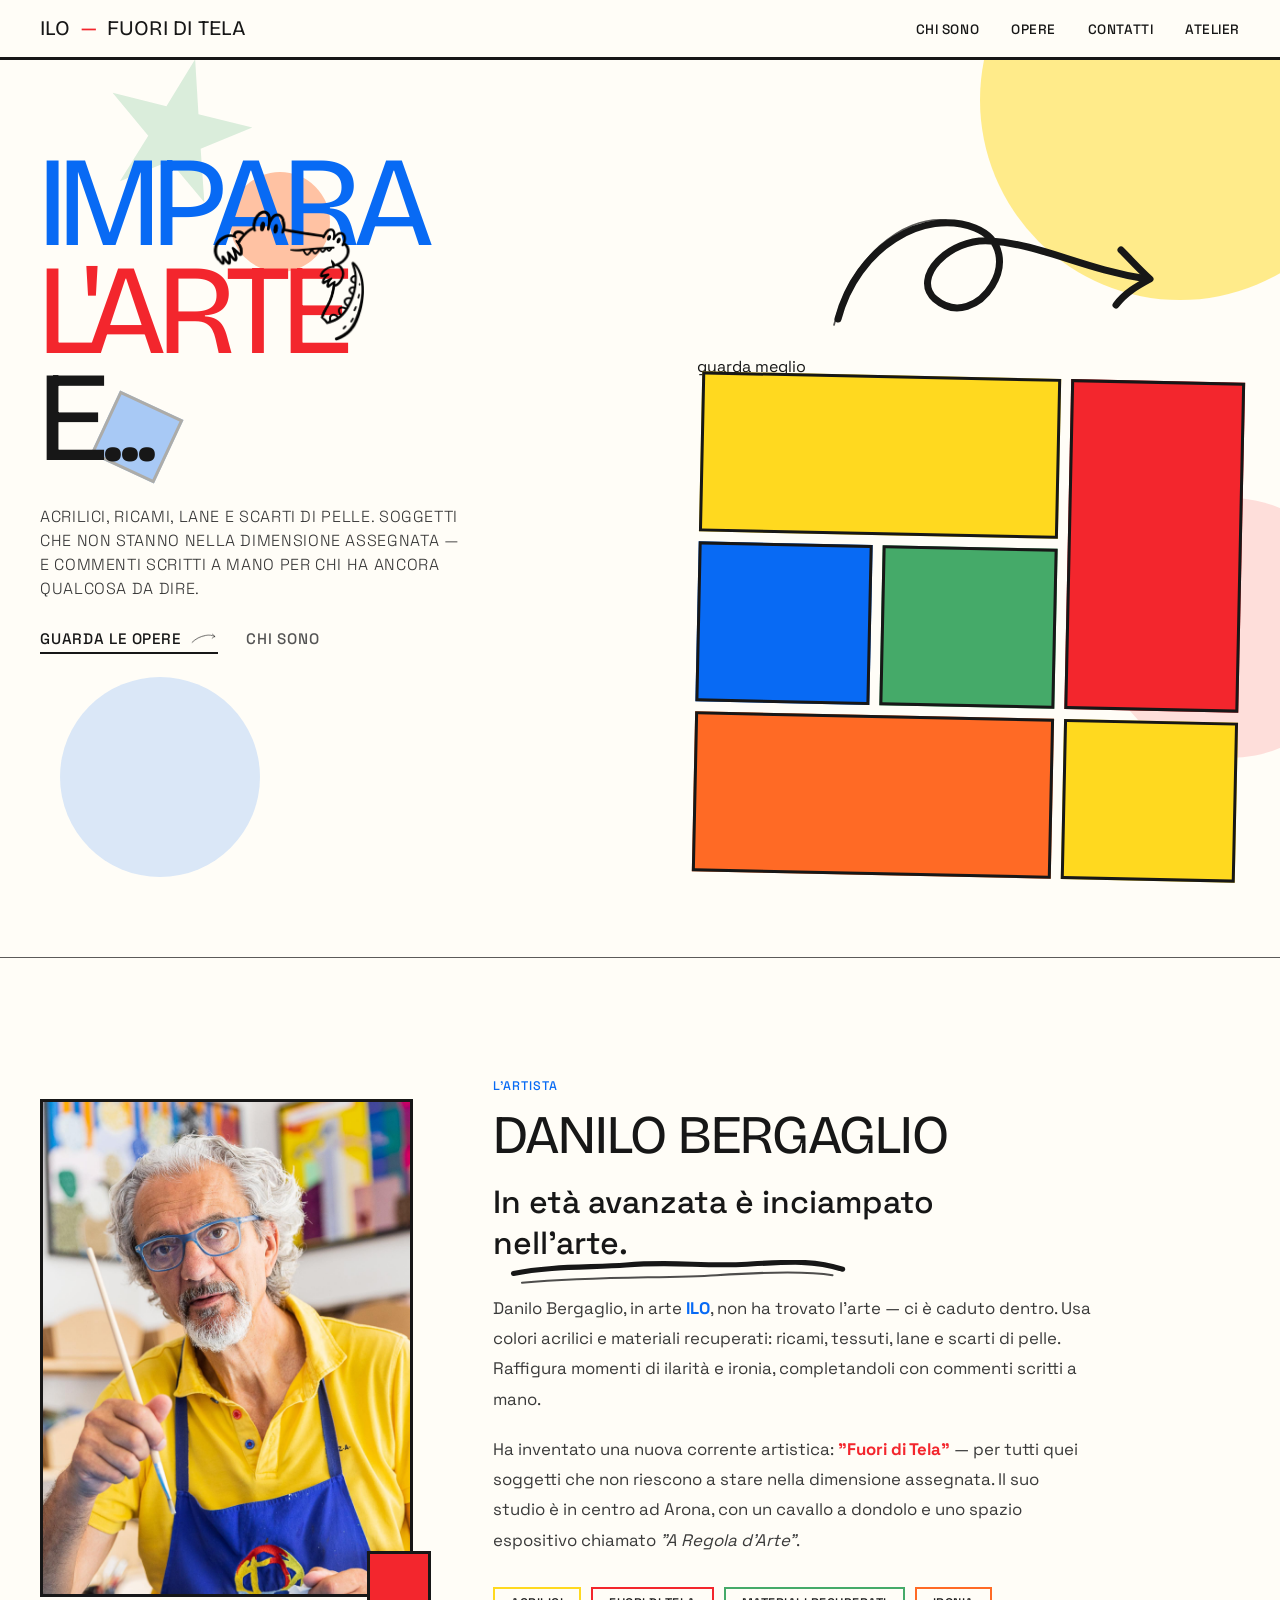
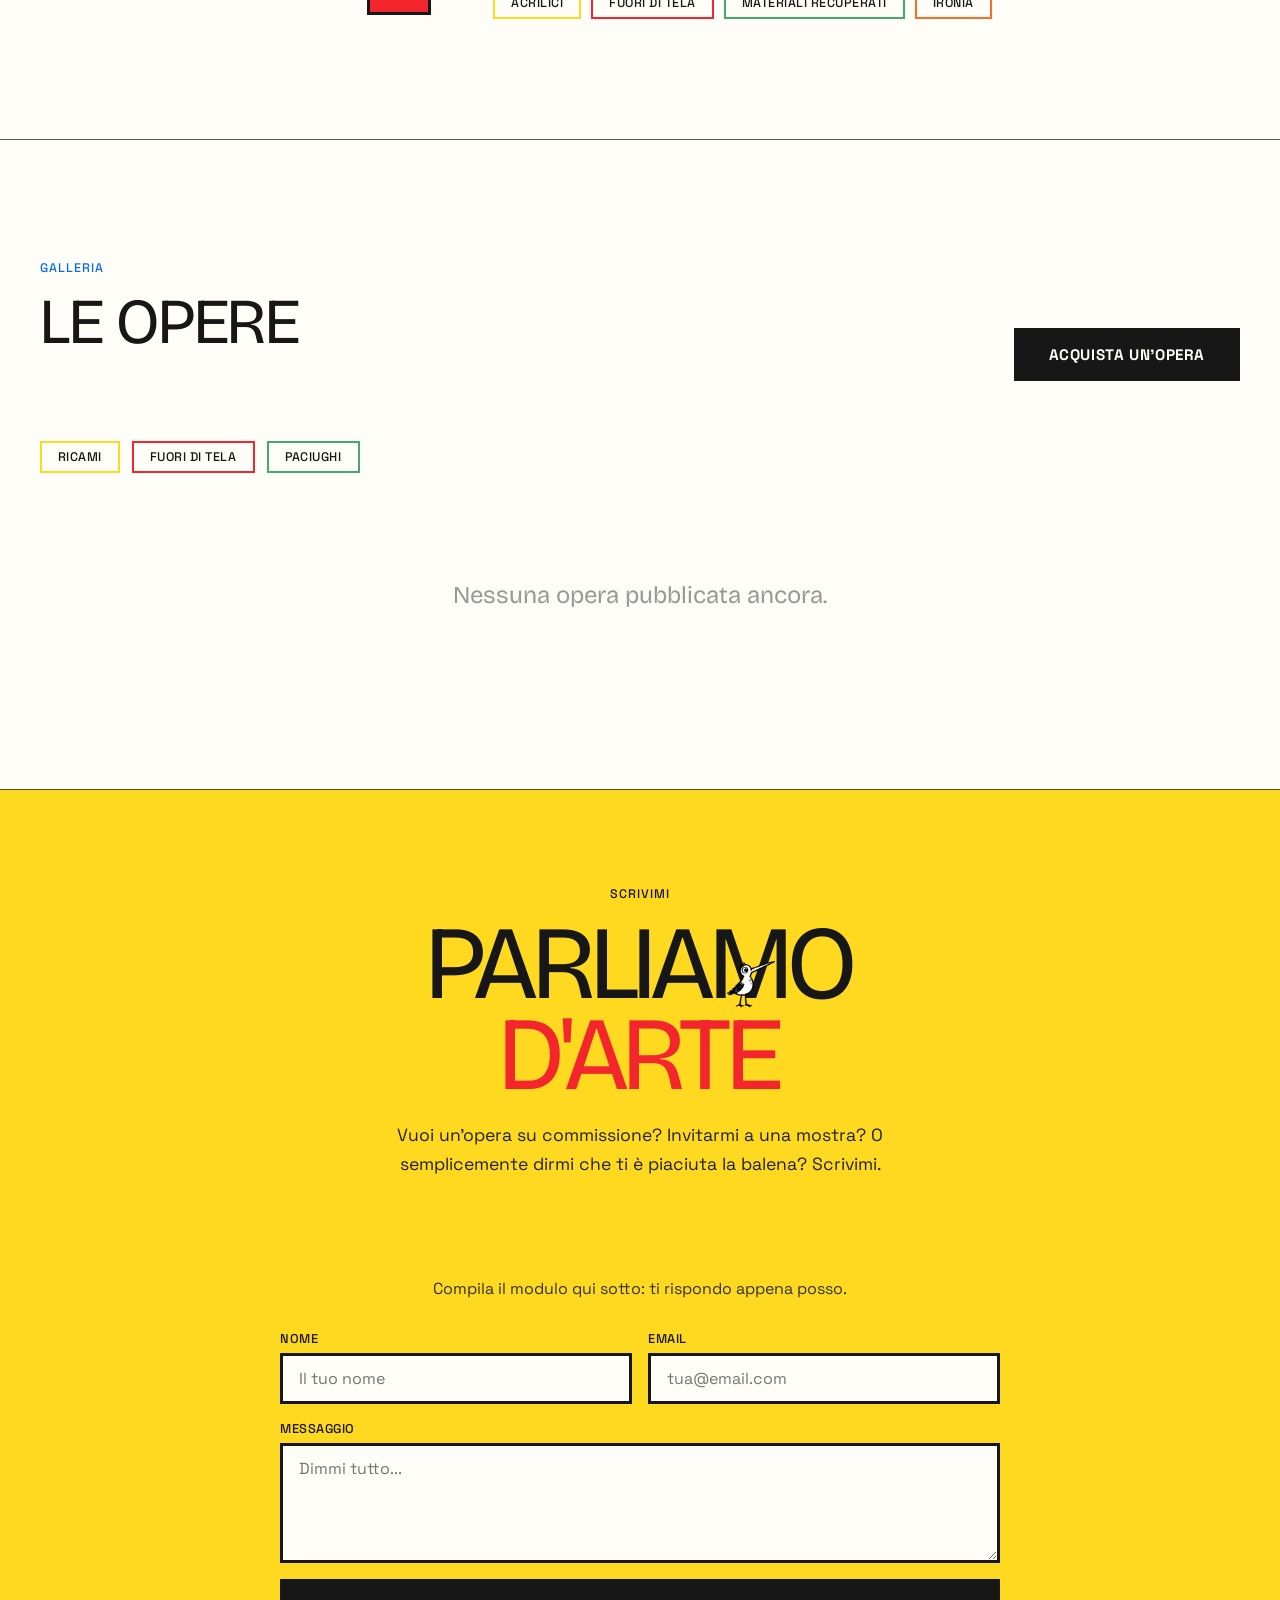
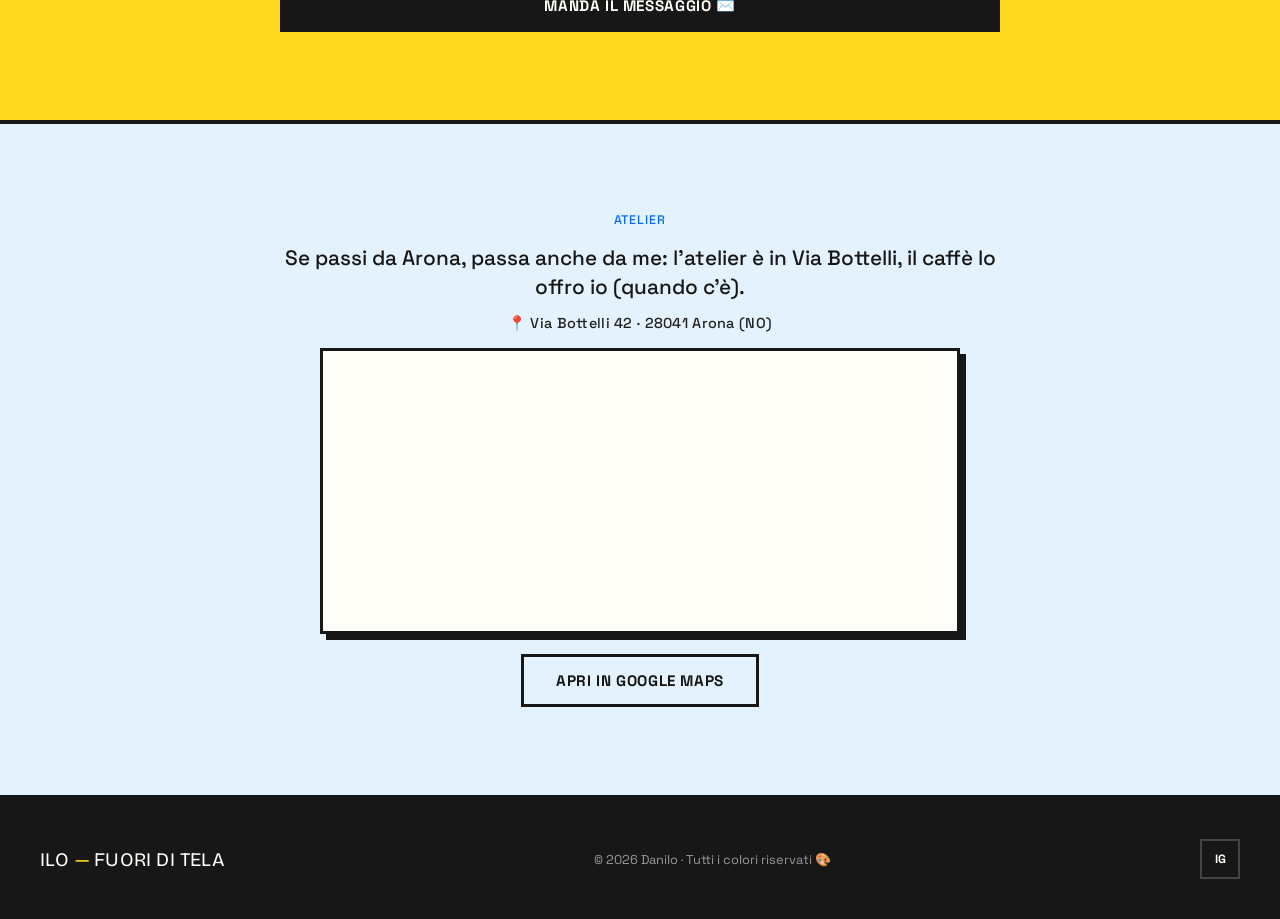
==== commit f4c0d792: "Refine ILO typography and remove technical labels" ====
--- a/index.html
+++ b/index.html
@@ -6,7 +6,7 @@
 <title>ILO - Fuori di Tela</title>
 <link rel="preconnect" href="https://fonts.googleapis.com">
 <link rel="preconnect" href="https://fonts.gstatic.com" crossorigin>
-<link href="https://fonts.googleapis.com/css2?family=Anton&family=Manrope:wght@300;400;500&family=IBM+Plex+Mono:wght@500&family=Kalam:wght@400&display=swap" rel="stylesheet">
+<link href="https://fonts.googleapis.com/css2?family=Bricolage+Grotesque:opsz,wght@12..96,400;12..96,600;12..96,700;12..96,800&family=Space+Grotesk:wght@400;500;600;700&family=Kalam:wght@400;700&display=swap" rel="stylesheet">
 <style>
   :root {
     --yellow: #FFD91F;
@@ -16,9 +16,9 @@
     --orange: #FF6A25;
     --black: #171717;
     --cream: #FFFDF7;
-    --font-display: 'Anton', sans-serif;
-    --font-editorial: 'Manrope', sans-serif;
-    --font-micro: 'IBM Plex Mono', monospace;
+    --font-display: 'Bricolage Grotesque', sans-serif;
+    --font-editorial: 'Space Grotesk', sans-serif;
+    --font-micro: 'Space Grotesk', sans-serif;
     --font-hand: 'Kalam', cursive;
   }
   * { margin:0; padding:0; box-sizing:border-box; }
@@ -58,15 +58,7 @@
   .hero-bg-ring { position:absolute; z-index:0; width:130px; height:130px; border:12px solid var(--yellow); border-radius:50%; bottom:10%; right:26%; opacity:0.4; transform:rotate(-10deg); }
   .hero-bg-square { position:absolute; z-index:0; width:70px; height:70px; background:var(--blue); opacity:0.35; transform:rotate(25deg); top:42%; left:8%; border:3px solid var(--black); }
   .hero-content { position:relative; z-index:1; }
-  /* Titolo monumentale su due righe, come da moodboard: "IMPARA" (blu) e
-     "L'ARTE" (rosso), quasi a contatto (line-height compresso, tipico di
-     Anton). Il coccodrillo (assets/visual-identity/characters/
-     crocodile-gripping-r.png) è posizionato in assoluto dentro
-     .riga-rossa, con left/transform calibrati empiricamente (screenshot
-     reali, vedi report) in percentuale della larghezza di "L'ARTE" intera
-     anziché della sola R, così la posizione resta proporzionata a ogni
-     dimensione di viewport senza dipendere dalla (stretta) larghezza del
-     singolo carattere. */
+  /* Il coccodrillo segue la riga rossa del titolo. */
   .hero-title { font-family:var(--font-display); font-weight:400; text-transform:uppercase; font-size:clamp(3.6rem,10vw,9.5rem); line-height:0.84; letter-spacing:-0.04em; margin-bottom:32px; }
   .hero-title .riga-blu { color:var(--blue); display:block; }
   .hero-title .riga-rossa { color:var(--red); display:block; width:fit-content; position:relative; }
@@ -282,6 +274,7 @@
     .contatti-bird { width:40px; }
   }
 </style>
+<link rel="stylesheet" href="assets/visual-identity/art-direction.css">
 </head>
 <body>
 
@@ -320,6 +313,7 @@
     <h1 class="hero-title">
       <span class="riga-blu">Impara</span>
       <span class="riga-rossa">L'ARTE<img class="hero-croc" src="assets/visual-identity/characters/crocodile-gripping-r.png" alt="" aria-hidden="true"></span>
+      <span class="riga-e">E...</span>
     </h1>
     <div class="hero-intro">
       <p class="hero-desc">
@@ -337,6 +331,7 @@
     </div>
   </div>
   <div class="hero-visual">
+    <span class="hero-note" aria-hidden="true">guarda meglio <img src="assets/visual-identity/gestures/arrow-02-loop.svg" alt=""></span>
     <div class="mosaic-grid" id="heroMosaic">
       <div class="mosaic-cell span2 ph-yellow" data-hero-slot></div>
       <div class="mosaic-cell ph-red tall" data-hero-slot></div>
@@ -404,7 +399,6 @@
   <div id="opere-contenuto" class="nascosto">
     <div class="opere-sezione" id="ricami">
       <div class="opere-sezione-head">
-        <p class="section-label">01</p>
         <h3 class="section-title">Ricami</h3>
       </div>
       <div class="gallery" id="gallery-ricami"></div>
@@ -412,7 +406,6 @@
 
     <div class="opere-sezione" id="fuori-di-tela">
       <div class="opere-sezione-head">
-        <p class="section-label">02</p>
         <h3 class="section-title">Fuori di tela</h3>
       </div>
       <div class="gallery" id="gallery-fuori-di-tela"></div>
@@ -420,7 +413,6 @@
 
     <div class="opere-sezione" id="paciughi">
       <div class="opere-sezione-head">
-        <p class="section-label">03</p>
         <h3 class="section-title">Paciughi</h3>
       </div>
       <div class="gallery" id="gallery-paciughi"></div>
@@ -428,10 +420,8 @@
 
     <div class="opere-sezione opere-sezione-provvisoria nascosto" id="opere-da-classificare">
       <div class="opere-sezione-head">
-        <p class="section-label">Provvisorio</p>
-        <h3 class="section-title">Da classificare</h3>
+        <h3 class="section-title">Altre opere</h3>
       </div>
-      <p class="opere-sezione-nota">Opere non ancora assegnate a una categoria: restano visibili qui finché Danilo non le classifica dal pannello.</p>
       <div class="gallery" id="gallery-da-classificare"></div>
     </div>
   </div>
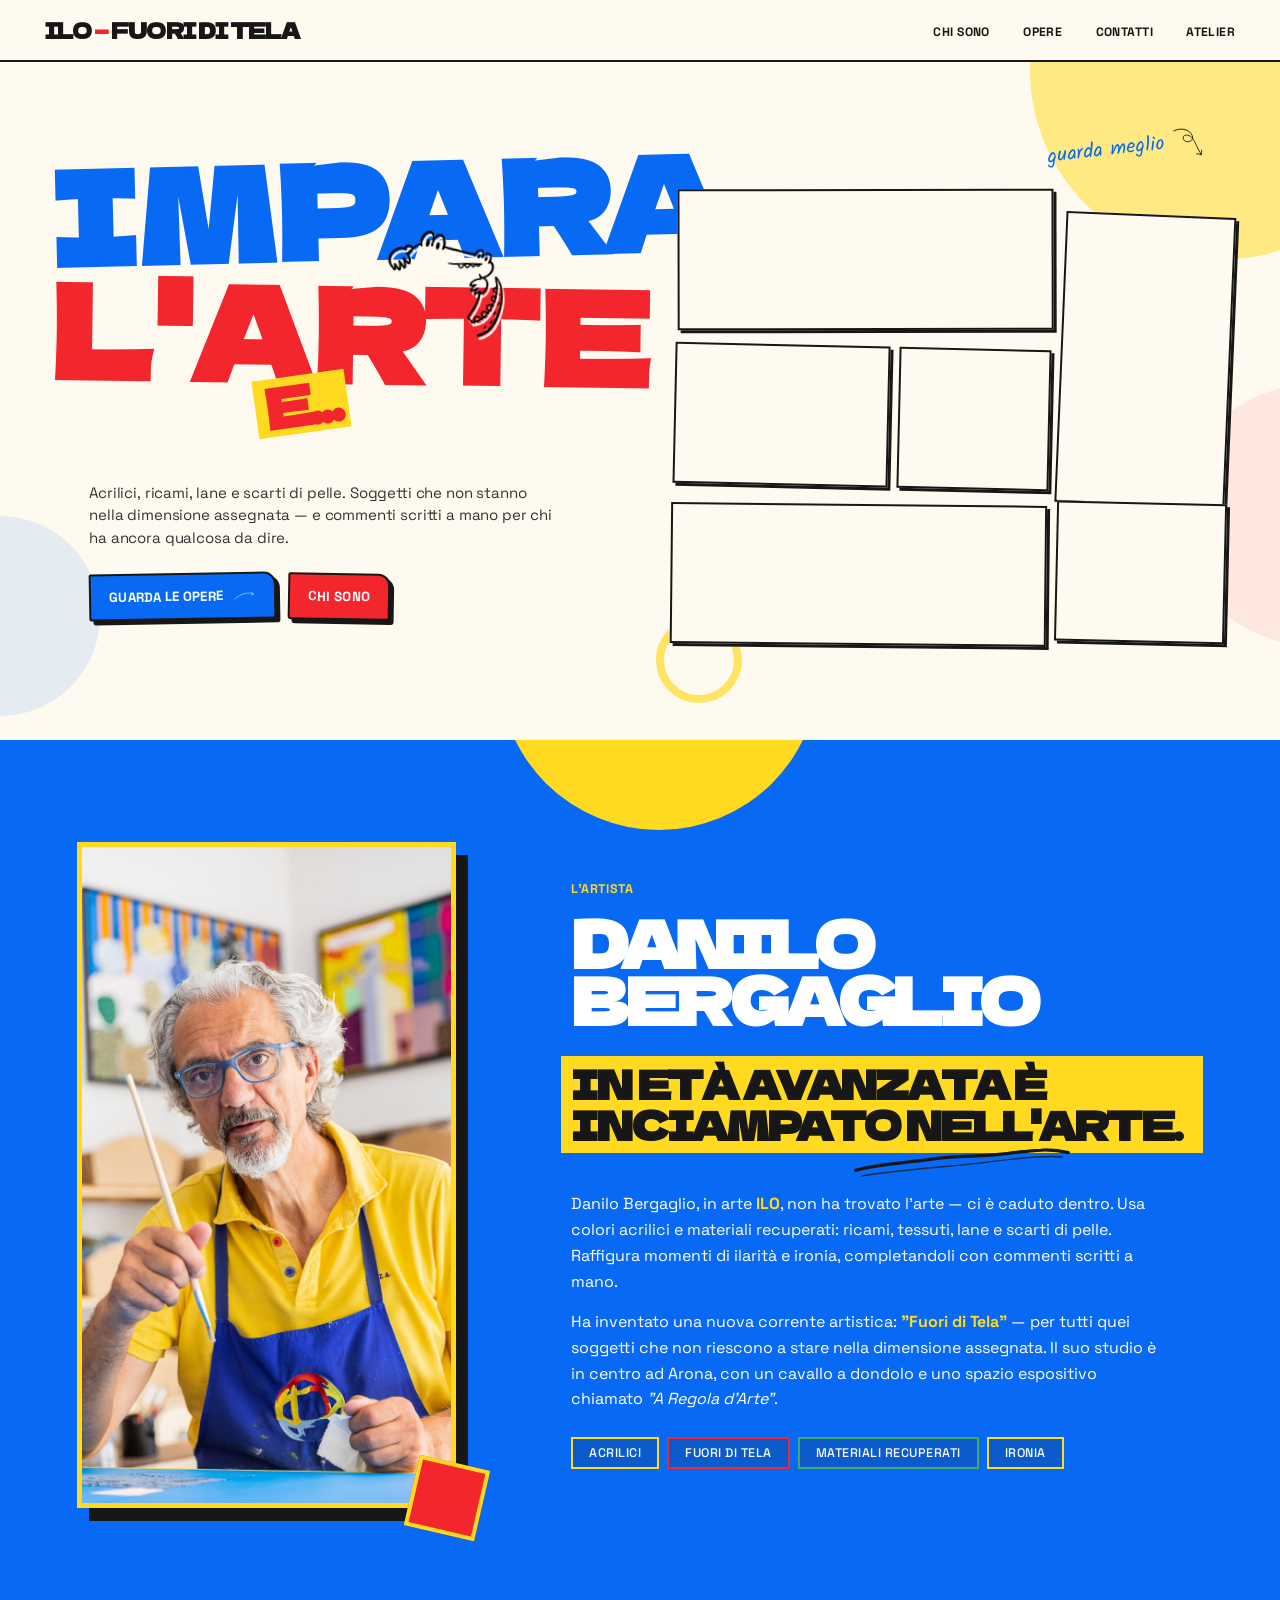
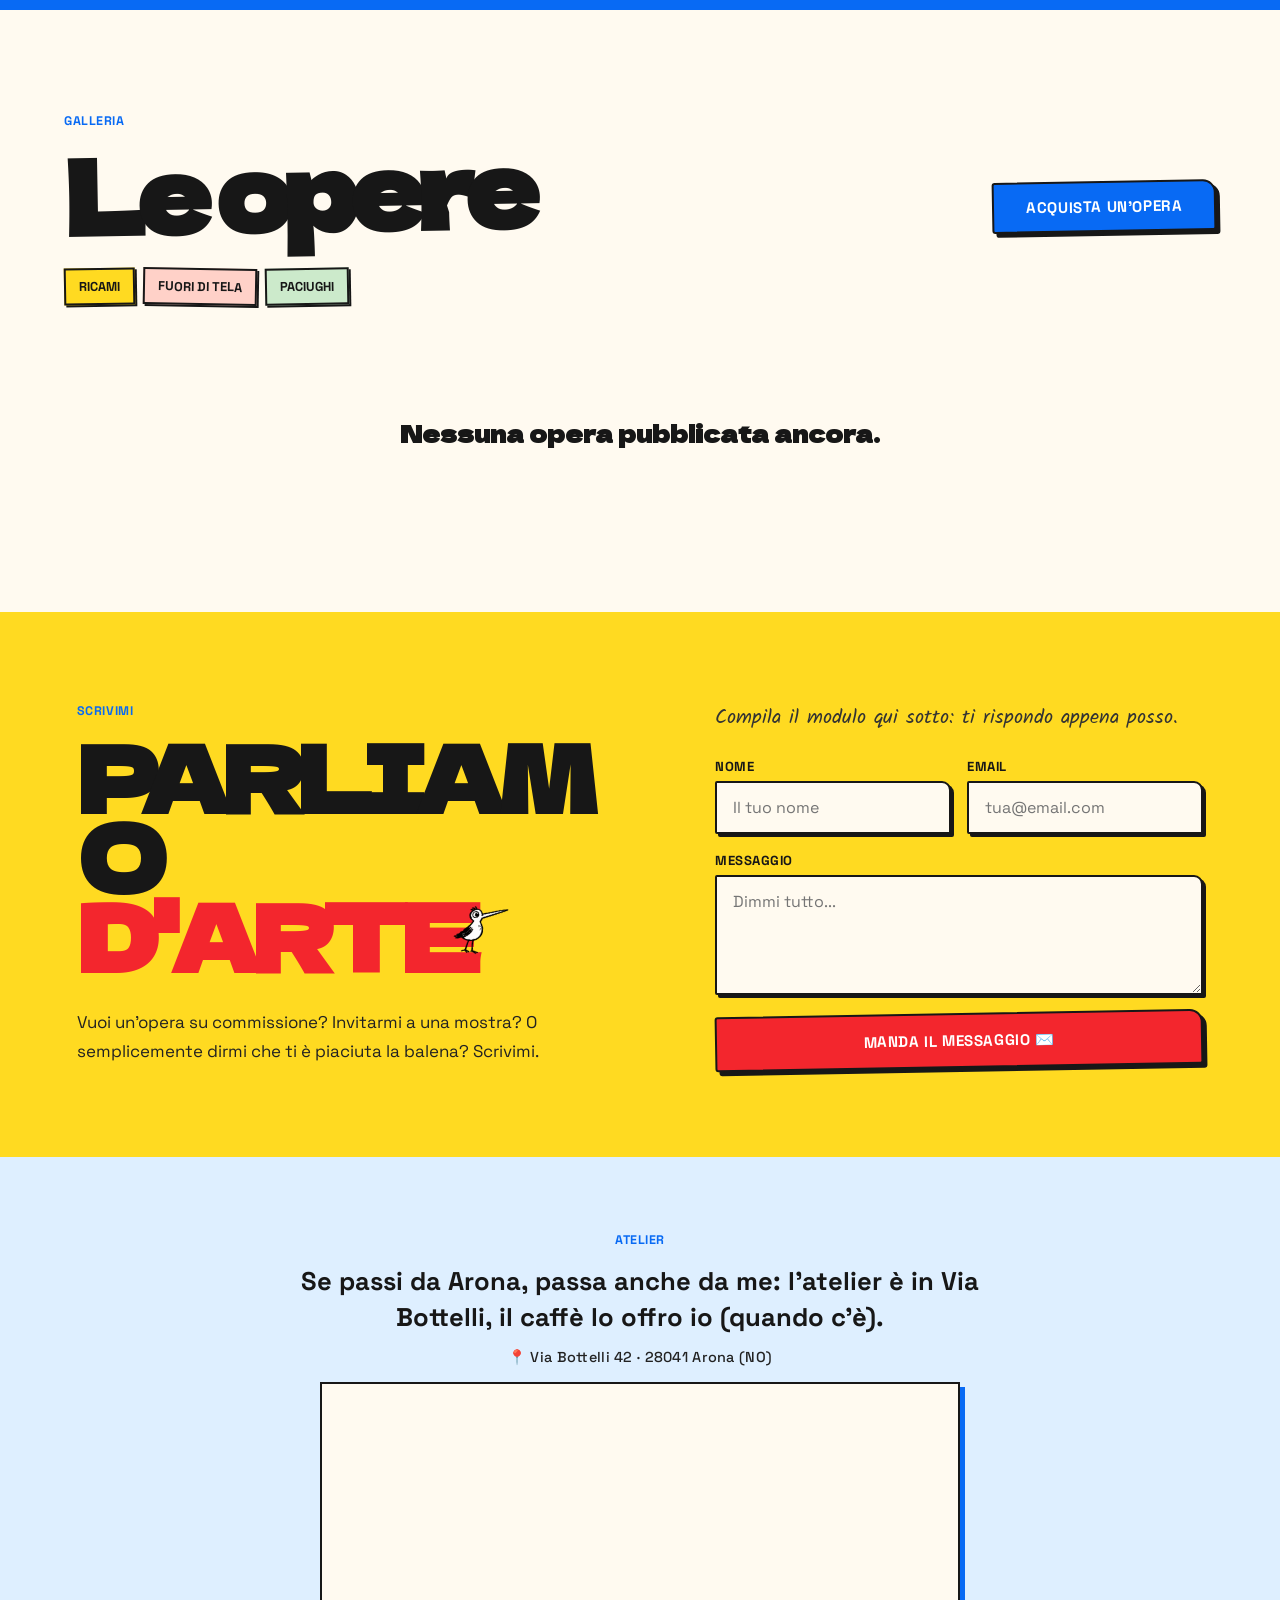
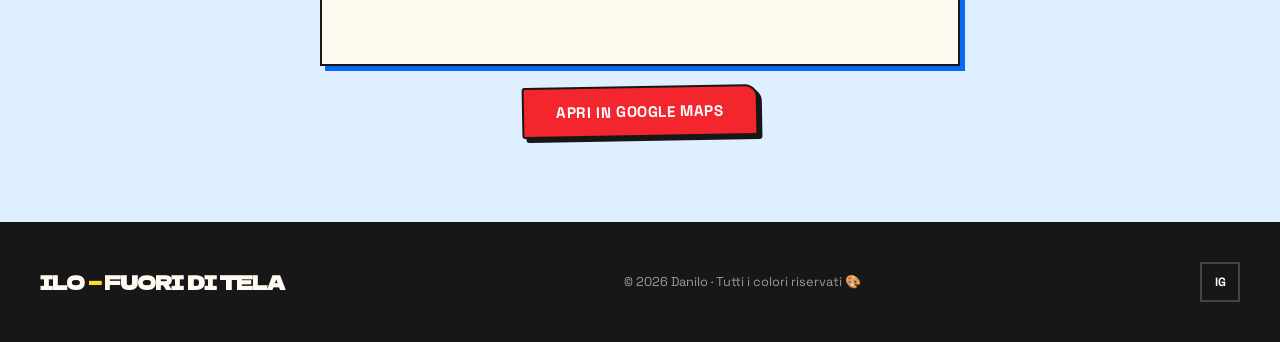
==== commit 28929661: "Letter-spacing hero a 0 e nuovo font titoli (Dela Gothic One) Richiesta utente: letter-spacing del t" ====
--- a/index.html
+++ b/index.html
@@ -6,7 +6,7 @@
 <title>ILO - Fuori di Tela</title>
 <link rel="preconnect" href="https://fonts.googleapis.com">
 <link rel="preconnect" href="https://fonts.gstatic.com" crossorigin>
-<link href="https://fonts.googleapis.com/css2?family=Bricolage+Grotesque:opsz,wght@12..96,400;12..96,600;12..96,700;12..96,800&family=Space+Grotesk:wght@400;500;600;700&family=Kalam:wght@400;700&display=swap" rel="stylesheet">
+<link href="https://fonts.googleapis.com/css2?family=Dela+Gothic+One&family=Space+Grotesk:wght@400;500;600;700&family=Kalam:wght@400;700&display=swap" rel="stylesheet">
 <style>
   :root {
     --yellow: #FFD91F;
@@ -16,7 +16,7 @@
     --orange: #FF6A25;
     --black: #171717;
     --cream: #FFFDF7;
-    --font-display: 'Bricolage Grotesque', sans-serif;
+    --font-display: 'Dela Gothic One', sans-serif;
     --font-editorial: 'Space Grotesk', sans-serif;
     --font-micro: 'Space Grotesk', sans-serif;
     --font-hand: 'Kalam', cursive;
@@ -31,7 +31,7 @@
 
   /* NAV */
   nav { position:fixed; top:0; left:0; right:0; z-index:100; display:flex; justify-content:space-between; align-items:center; padding:16px 40px; background:var(--cream); border-bottom:3px solid var(--black); }
-  .nav-logo { font-family:var(--font-display); font-weight:400; text-transform:uppercase; letter-spacing:0.01em; font-size:1.3rem; color:var(--black); text-decoration:none; display:flex; align-items:center; gap:10px; }
+  .nav-logo { font-family:var(--font-display); font-weight:400; text-transform:uppercase; letter-spacing:0.01em; font-size:1.3rem; color:var(--black); text-decoration:none; }
   .nav-logo span { color:var(--red); }
   .nav-links { display:flex; gap:32px; list-style:none; }
   .nav-links a { font-family:var(--font-micro); font-weight:500; font-size:0.85rem; text-decoration:none; color:var(--black); text-transform:uppercase; letter-spacing:0.04em; position:relative; padding-bottom:2px; }
@@ -270,7 +270,7 @@
     .hero-title { font-size:3rem; }
     .hero-croc { width:48px; }
     .mosaic-grid { grid-template-rows:repeat(3,100px); gap:6px; }
-    .nav-logo { font-size:clamp(1rem,5.2vw,1.35rem); max-width:calc(100vw - 58px); }
+    .nav-logo { font-size:clamp(1rem,5.2vw,1.35rem); max-width:calc(100vw - 72px); }
     .contatti-bird { width:40px; }
   }
 </style>
--- a/assets/visual-identity/art-direction.css
+++ b/assets/visual-identity/art-direction.css
@@ -0,0 +1,177 @@
+/* Final visual refinement: original artwork and data flow stay in index.html. */
+:root {
+  --yellow:#ffda21;
+  --blue:#086af4;
+  --red:#f3262d;
+  --green:#45aa69;
+  --black:#171717;
+  --cream:#fffaf0;
+}
+
+body { font-family:var(--font-editorial); }
+nav { padding:15px clamp(20px,3.5vw,56px); border-bottom:2px solid var(--black); }
+.nav-logo,.footer-logo { font-weight:800; letter-spacing:-.045em; }
+.nav-logo { font-size:1.28rem; }
+.nav-links { gap:clamp(16px,2.6vw,38px); }
+.nav-links a { font-weight:700; font-size:.76rem; letter-spacing:.035em; }
+.nav-links a::after { background:var(--red); height:4px; transform:rotate(-2deg); }
+.mobile-menu-links a { font-weight:800; letter-spacing:-.055em; }
+
+/* The title owns the left side; the original artwork remains the right side. */
+.hero { min-height:740px; padding:clamp(120px,10vw,160px) clamp(24px,4vw,64px) 86px; grid-template-columns:minmax(0,1.02fr) minmax(0,.98fr); gap:clamp(24px,3.5vw,56px); align-items:center; }
+.hero-bg-shape.s1 { width:380px; height:380px; right:-130px; top:-120px; opacity:.52; }
+.hero-bg-shape.s2 { left:-100px; bottom:24px; opacity:.1; }
+.hero-bg-shape.s3 { right:-160px; opacity:.09; }
+.hero-bg-shape.s4,.hero-bg-splat,.hero-bg-square { display:none; }
+.hero-bg-ring { bottom:5%; right:42%; width:86px; height:86px; border-width:8px; opacity:.68; }
+.hero-content { align-self:center; min-width:0; }
+.hero-title { font-weight:800; font-size:clamp(4.5rem,10vw,10rem); line-height:.8; letter-spacing:0; margin:0 0 48px; position:relative; width:max-content; max-width:100%; }
+.hero-title .riga-blu,.hero-title .riga-rossa { width:max-content; max-width:100%; }
+.hero-title .riga-blu { transform:rotate(-1.4deg); transform-origin:left center; }
+.hero-title .riga-rossa { margin-top:.08em; transform:rotate(.8deg); transform-origin:left center; }
+.hero-title .riga-e { display:block; width:max-content; color:var(--red); font-size:.43em; line-height:1; letter-spacing:-.08em; margin-top:-.03em; margin-left:3.7em; transform:rotate(-8deg); background:var(--yellow); padding:0 .17em .06em; }
+.hero-croc { left:61%; top:4%; width:clamp(74px,10vw,145px); transform:translate(-20%,-50%) rotate(4deg); filter:drop-shadow(2px 3px 0 var(--cream)); }
+.hero-intro { max-width:530px; gap:24px; margin-left:clamp(0px,3vw,38px); }
+.hero-desc { font-size:clamp(.94rem,1.1vw,1.1rem); font-weight:400; text-transform:none; letter-spacing:-.01em; line-height:1.5; max-width:470px; }
+.hero-ctas { gap:12px; }
+.hero-link { border:2px solid var(--black); border-radius:2px 12px 3px 3px; padding:13px 18px; background:var(--blue); color:#fff; font-weight:700; font-size:.83rem; letter-spacing:.02em; box-shadow:4px 4px 0 var(--black); transform:rotate(-1deg); transition:transform .18s,box-shadow .18s,background .18s; }
+.hero-link.secondary { background:var(--red); color:#fff; border-color:var(--black); transform:rotate(1deg); }
+.hero-link:hover,.hero-link.secondary:hover { color:#fff; border-color:var(--black); background:var(--green); transform:translate(-2px,-3px) rotate(0); box-shadow:6px 7px 0 var(--black); gap:10px; }
+.hero-link .gesture-arrow { filter:brightness(0) invert(1); width:23px; }
+.hero-link:hover .gesture-arrow { filter:brightness(0) invert(1); }
+.hero-visual { margin-top:54px; transform:rotate(1.3deg); }
+.hero-note { position:absolute; right:4%; top:-70px; display:flex; align-items:center; gap:5px; font-family:var(--font-hand); font-size:1.25rem; color:var(--blue); transform:rotate(-8deg); }
+.hero-note img { width:44px; transform:rotate(55deg); }
+.mosaic-grid { grid-template-columns:1.2fr .85fr .95fr; grid-template-rows:repeat(3,clamp(122px,11vw,180px)); gap:9px; transform:none; }
+.mosaic-cell { border-width:2px; box-shadow:3px 3px 0 var(--black); background:var(--cream); }
+.mosaic-cell:nth-child(1) { transform:translateY(-7px) rotate(-1.4deg); }
+.mosaic-cell:nth-child(2) { transform:translateY(12px) rotate(1.1deg); }
+.mosaic-cell:nth-child(5) { transform:translateY(8px) rotate(-.7deg); }
+.mosaic-cell:hover { transform:translateY(-5px) rotate(0); }
+.mosaic-cell img { object-fit:contain; }
+
+/* A portrait and a quote, arranged like an illustrated spread. */
+.about { background:var(--blue); color:#fff; border-top:0; grid-template-columns:minmax(240px,.75fr) minmax(0,1.25fr); gap:clamp(45px,9vw,150px); padding:clamp(80px,8vw,125px) clamp(24px,6vw,96px); align-items:center; position:relative; overflow:hidden; }
+.about::before { content:''; position:absolute; width:320px; height:320px; background:var(--yellow); border-radius:50%; top:-230px; left:39%; }
+.about-photo-wrap { max-width:420px; transform:rotate(-3.4deg); margin:0 auto; }
+.about-photo-frame { border:5px solid var(--yellow); box-shadow:12px 13px 0 var(--black); aspect-ratio:auto; }
+.about-photo-frame img { width:100%; height:auto; object-fit:contain; }
+.about-deco { width:72px; height:72px; background:var(--red); border:4px solid var(--yellow); bottom:-26px; right:-27px; transform:rotate(13deg); }
+.about-content { position:relative; z-index:1; }
+.about-content .section-label { color:var(--yellow); }
+.about-name { color:#fff; font-size:clamp(2.4rem,5vw,5.3rem); font-weight:800; letter-spacing:-.07em; line-height:.9; transform:rotate(-1deg); margin:0 0 28px; }
+.about-quote { color:var(--black); background:var(--yellow); font-family:var(--font-display); font-weight:800; text-transform:uppercase; font-size:clamp(1.9rem,3.1vw,3.8rem); line-height:1.03; letter-spacing:-.055em; max-width:740px; padding:.17em .25em .22em; margin:0 0 38px -.25em; transform:rotate(1.3deg); }
+.about-quote .gesture-underline { width:35%; bottom:-22px; left:45%; transform:rotate(-4deg); }
+.about-text { color:#fff; font-size:1rem; line-height:1.62; max-width:590px; margin-bottom:14px; }
+.about-text strong[style] { color:var(--yellow) !important; }
+.about-tags { margin-top:25px; gap:8px; }
+.about .tag { color:#fff; border-color:var(--yellow); background:rgba(23,23,23,.18); }
+.about .tag:nth-child(2) { border-color:var(--red); }
+.about .tag:nth-child(3) { border-color:var(--green); }
+
+.opere { padding:clamp(74px,8vw,116px) clamp(24px,5vw,80px); border:0; }
+.opere-header { margin-bottom:36px; }
+.opere-header .section-title { font-size:clamp(4.2rem,8vw,8rem); font-weight:800; text-transform:none; letter-spacing:-.075em; line-height:.85; margin:0; transform:rotate(-1deg); }
+.section-label { font-weight:700; letter-spacing:.045em; }
+.btn { font-weight:700; border-width:2px; border-radius:3px 13px 3px 3px; box-shadow:4px 4px 0 var(--black); transform:rotate(-1deg); transition:transform .2s,box-shadow .2s,background .2s; }
+.btn-primary { background:var(--blue); color:#fff; }
+.btn-secondary { background:var(--red); color:#fff; }
+.btn-primary:hover,.btn-secondary:hover { background:var(--green); color:#fff; border-color:var(--black); transform:translate(-2px,-3px) rotate(0); box-shadow:6px 7px 0 var(--black); }
+.opere-quicklinks { margin-bottom:50px; gap:8px; }
+.opere-quicklinks .tag { font-family:var(--font-editorial); font-weight:700; font-size:.8rem; letter-spacing:0; background:var(--yellow); border:2px solid var(--black); box-shadow:2px 2px 0 var(--black); padding:8px 13px; transform:rotate(-1deg); }
+.opere-quicklinks .tag:nth-child(2) { background:#ffd1c8; transform:rotate(1deg); }
+.opere-quicklinks .tag:nth-child(3) { background:#cceacb; }
+.opere-quicklinks .tag:hover { transform:translateY(-3px) rotate(0); }
+.opere-sezione { border-top:0; margin-top:76px; padding-top:0; }
+.opere-sezione + .opere-sezione { border-top:2px dashed rgba(23,23,23,.28); padding-top:55px; }
+.opere-sezione-head { margin-bottom:28px; }
+.opere-sezione-head .section-title { font-weight:800; font-size:clamp(2.7rem,5.5vw,5.2rem); text-transform:none; letter-spacing:-.06em; line-height:.94; margin:0; }
+#ricami .section-title { color:var(--blue); transform:rotate(-2deg); }
+#fuori-di-tela .section-title { color:var(--red); transform:rotate(1.4deg); }
+#paciughi .section-title { color:#21834a; transform:rotate(-1deg); }
+.gallery { column-gap:20px; }
+.gallery-item { border:2px solid var(--black); margin-bottom:22px; box-shadow:4px 4px 0 var(--black); }
+.gallery-item:nth-child(3n+2) { transform:translateY(15px) rotate(.7deg); }
+.gallery-item:nth-child(4n+3) { transform:rotate(-.8deg); }
+.gallery-item img { width:100%; height:auto; object-fit:contain; }
+.gallery-overlay-text { font-weight:800; letter-spacing:-.03em; }
+.gallery-loading { font-weight:700; color:var(--black); }
+
+/* Yellow is the invitation; the form becomes part of the composition. */
+.contatti-group { display:grid; grid-template-columns:minmax(0,1fr) minmax(390px,.85fr); gap:clamp(30px,5vw,90px); padding:clamp(75px,7vw,115px) clamp(24px,6vw,96px); border:0; align-items:center; }
+.contatti-head,.contatti-group .contatti-form-area { padding:0; background:transparent; }
+.contatti-head { overflow:visible; min-width:0; }
+.contatti-group .contatti-form-area { min-width:0; }
+.contatti-inner { max-width:none; text-align:left; }
+.contatti-head .section-label { color:var(--blue); }
+.contatti-title { font-weight:800; font-size:clamp(4rem,7.2vw,8rem); letter-spacing:-.08em; line-height:.86; margin:0 0 35px; transform:rotate(-1.4deg); max-width:100%; overflow-wrap:break-word; }
+.contatti-title .rossa { display:block; width:max-content; max-width:100%; }
+.contatti-bird { top:.06em; right:-.52em; width:clamp(57px,7vw,105px); transform:rotate(8deg); }
+.contatti-head .contatti-desc { font-size:1.06rem; margin:0; max-width:490px; }
+.contatti-group .contatti-form-area { align-self:end; }
+.form-strip-lead { font-family:var(--font-hand); font-size:1.25rem !important; transform:rotate(-2deg); margin:0 0 24px !important; }
+.contact-form { gap:18px; }
+.form-field label { font-family:var(--font-editorial); font-weight:700; font-size:.82rem; }
+.form-field input,.form-field textarea { border-width:2px; border-radius:2px 9px 2px 2px; background:#fffdf7; box-shadow:3px 3px 0 var(--black); padding:14px 16px; }
+.form-field input:focus,.form-field textarea:focus { outline:3px solid var(--blue); outline-offset:2px; box-shadow:3px 3px 0 var(--black); }
+.btn-submit { background:var(--red); padding:16px 24px; }
+.contatti-atelier { background:#deefff; border-top:0; border-bottom:0; padding:75px 24px 85px; }
+.contatti-atelier .contatti-inner { max-width:760px; text-align:center; margin:auto; }
+.atelier-invite { font-weight:700; font-size:clamp(1.2rem,2vw,1.65rem); }
+.atelier-map-wrap { border-width:2px; box-shadow:5px 5px 0 var(--blue); }
+.footer-logo { font-weight:800; }
+
+@media (max-width:1000px) {
+  .hero { grid-template-columns:1fr; padding-top:120px; gap:20px; min-height:0; }
+  .hero-title { font-size:clamp(5.1rem,12vw,9rem); }
+  .hero-visual { max-width:720px; width:100%; margin:64px auto 0; }
+  .mosaic-grid { grid-template-rows:repeat(3,clamp(110px,19vw,170px)); }
+  .about { grid-template-columns:minmax(180px,.75fr) minmax(0,1.25fr); gap:50px; }
+  .contatti-group { grid-template-columns:1fr; }
+  .contatti-title { font-size:clamp(4.5rem,11vw,8rem); }
+  .contatti-group .contatti-form-area { max-width:650px; width:100%; }
+}
+@media (min-width:1001px) and (max-width:1100px) {
+  .hero-bg-shape.s1,.hero-bg-shape.s3 { display:none; }
+}
+@media (max-width:700px) {
+  .hero { padding:105px 22px 65px; }
+  .hero-title { font-size:clamp(3.55rem,13.2vw,6.8rem); margin-bottom:34px; }
+  .hero-title .riga-e { margin-left:3.1em; }
+  .hero-croc { width:clamp(58px,17vw,90px); left:61%; }
+  .hero-intro { margin:0; }
+  .hero-desc { max-width:480px; }
+  .hero-visual { margin-top:62px; }
+  .hero-note { top:-57px; font-size:1rem; }
+  .mosaic-grid { grid-template-rows:repeat(3,clamp(88px,25vw,150px)); gap:6px; }
+  .about { grid-template-columns:1fr; gap:46px; padding:75px 25px 80px; }
+  .about-photo-wrap { width:min(65vw,330px); margin:0 0 0 7%; }
+  .about-content { margin-left:5%; }
+  .about-name { font-size:clamp(3.1rem,10vw,5rem); }
+  .about-quote { font-size:clamp(2rem,7vw,3.2rem); }
+  .opere { padding:76px 23px 85px; }
+  .opere-header .section-title { font-size:clamp(4rem,13vw,6rem); }
+  .opere-sezione { margin-top:58px; }
+  .opere-sezione + .opere-sezione { padding-top:42px; }
+  .gallery { column-count:min(2,var(--n-opere,2)); --tile-ideale:calc((100vw - 62px) / 2); }
+  .contatti-group { padding:76px 24px 85px; }
+  .contatti-title { font-size:clamp(3.7rem,13vw,6rem); }
+}
+@media (max-width:540px) {
+  .nav-logo { font-size:clamp(1rem,4.4vw,1.2rem); }
+  .hero-title { font-size:clamp(4.25rem,18vw,5.4rem); }
+  .hero-link { padding:11px 13px; font-size:.72rem; }
+  .hero-croc { left:61%; top:1%; }
+  .mosaic-grid { grid-template-rows:repeat(3,24vw); }
+  .about-photo-wrap { width:min(66vw,300px); }
+  .opere-header { gap:28px; }
+  .gallery { columns:1; --tile-ideale:none; }
+  #fuori-di-tela .gallery,#paciughi .gallery { display:grid; grid-template-columns:repeat(2,minmax(0,1fr)); gap:16px 10px; }
+  #fuori-di-tela .gallery-item:first-child { grid-column:1/-1; width:85%; justify-self:start; }
+  #fuori-di-tela .gallery-item:not(:first-child),#paciughi .gallery-item { width:100%; max-width:none; align-self:start; }
+  #paciughi .gallery-item:nth-child(2) { margin-top:34px; }
+  .gallery-item:nth-child(3n+2) { transform:translateY(0) rotate(.7deg); }
+  .contatti-title { font-size:clamp(3.25rem,13vw,5rem); }
+  .contatti-bird { width:54px; right:-.12em; }
+  .form-row { grid-template-columns:1fr; }
+}
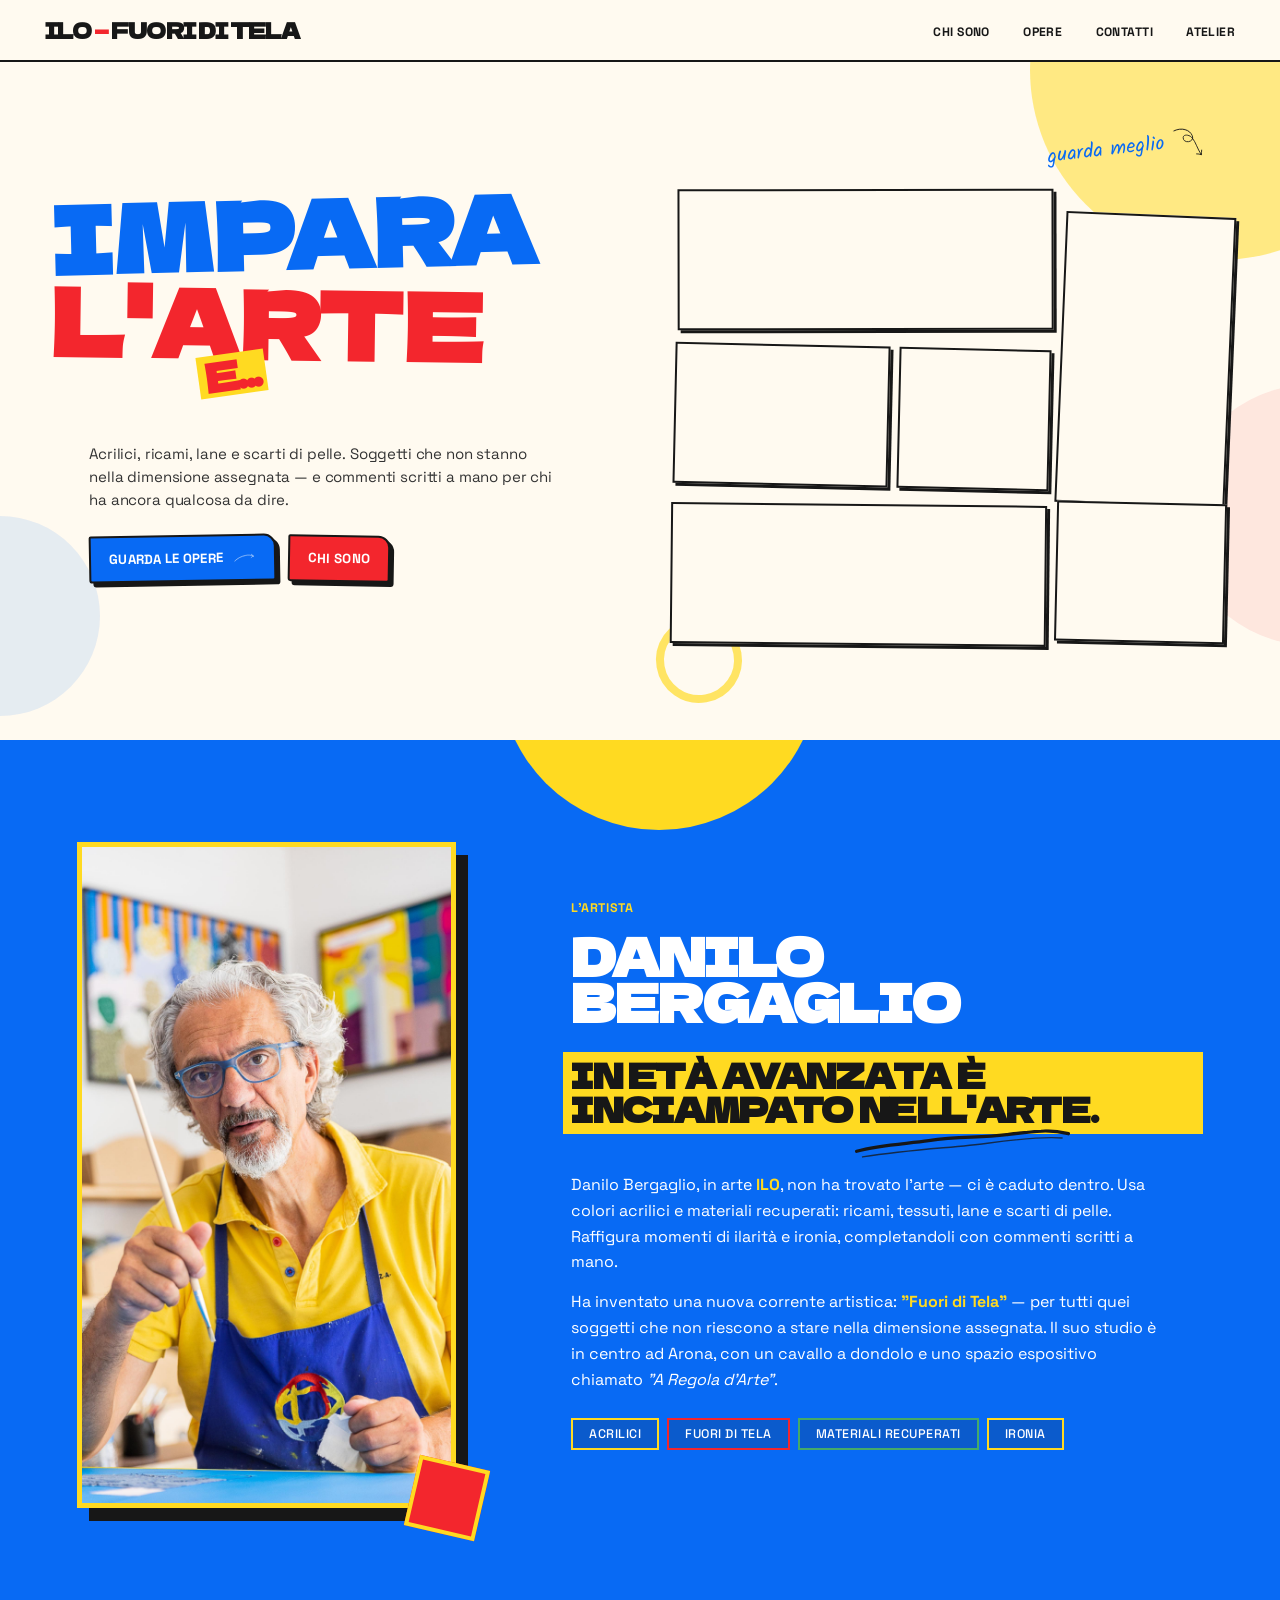
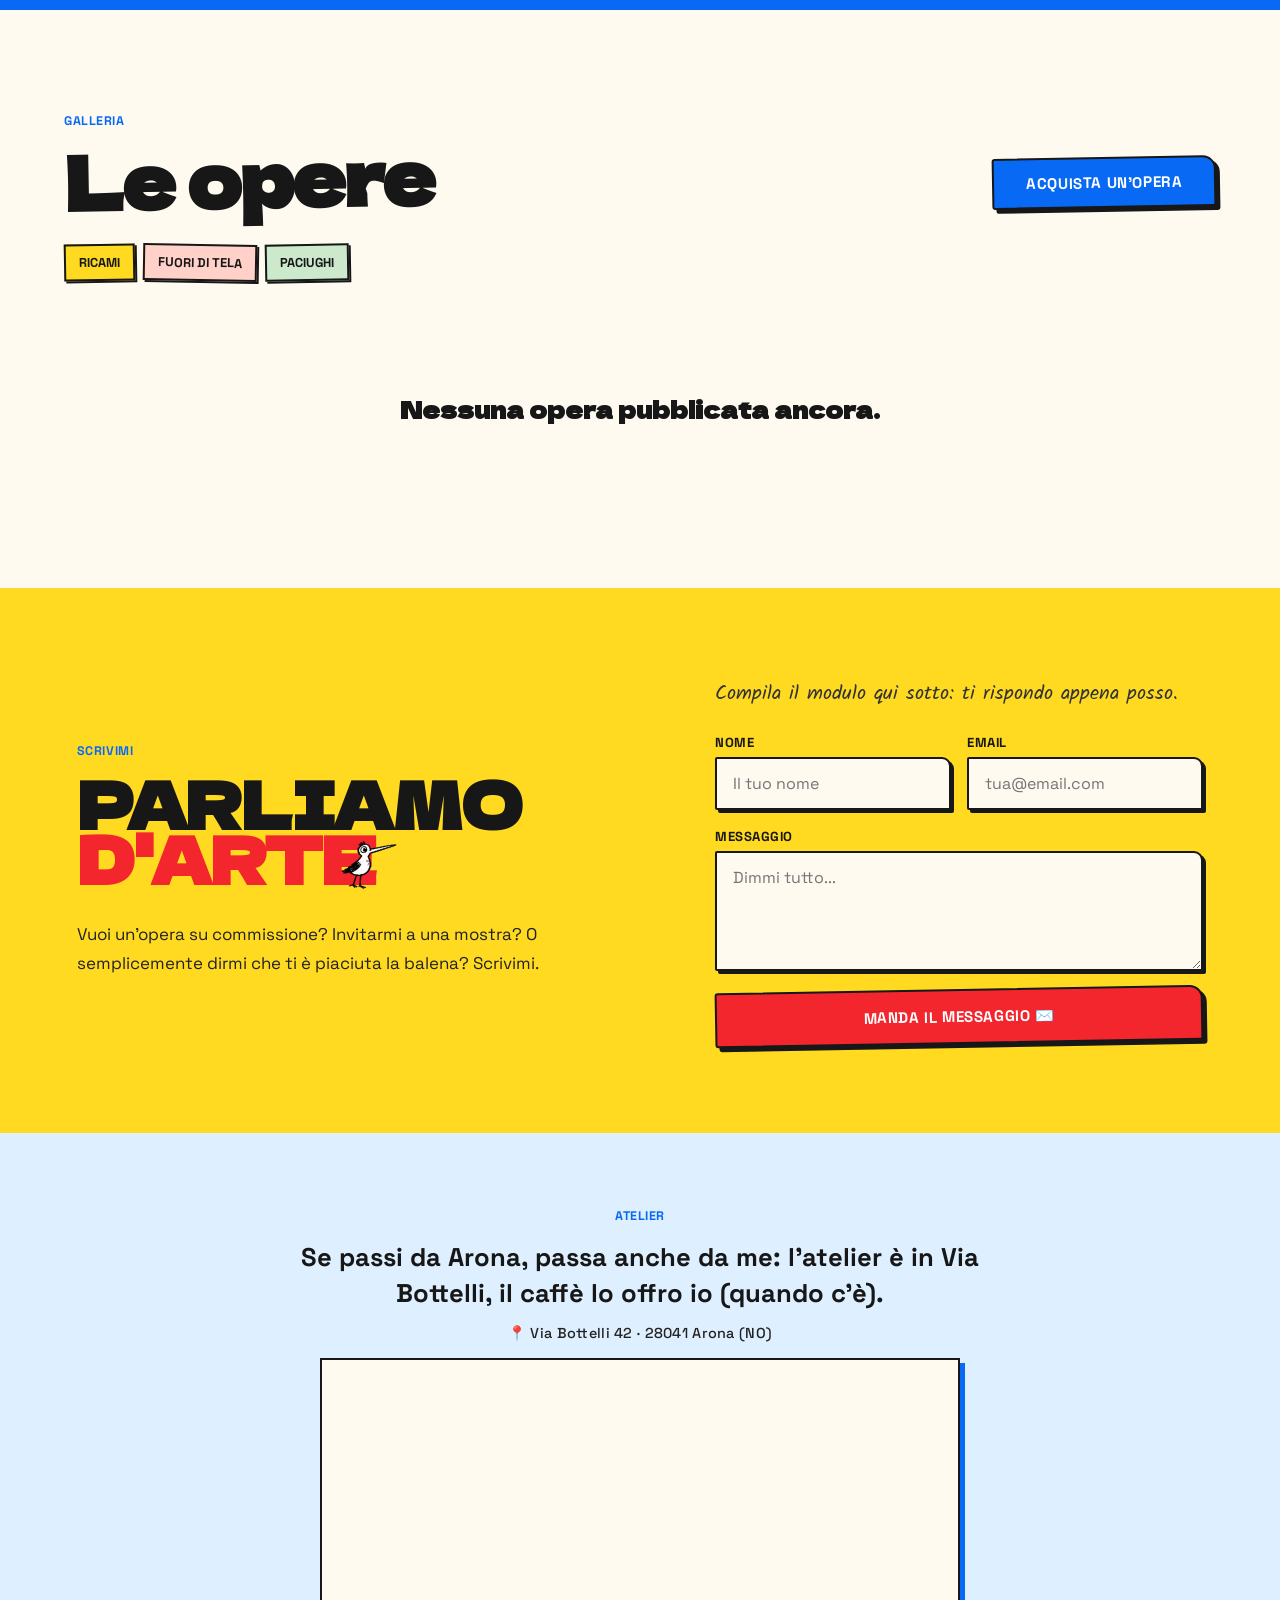
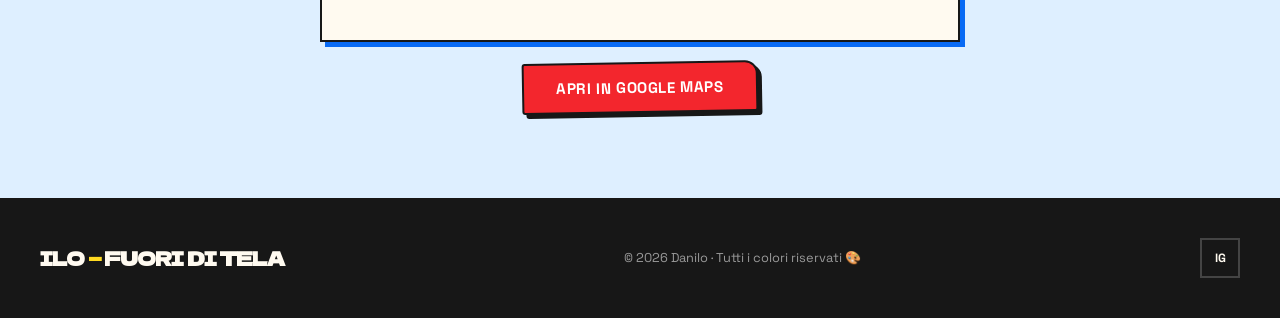
==== commit 9ac20bb2: "Rimuove il coccodrillo dalla hero Richiesta esplicita dell'utente: il posizionamento del coccodrillo" ====
--- a/index.html
+++ b/index.html
@@ -58,11 +58,9 @@
   .hero-bg-ring { position:absolute; z-index:0; width:130px; height:130px; border:12px solid var(--yellow); border-radius:50%; bottom:10%; right:26%; opacity:0.4; transform:rotate(-10deg); }
   .hero-bg-square { position:absolute; z-index:0; width:70px; height:70px; background:var(--blue); opacity:0.35; transform:rotate(25deg); top:42%; left:8%; border:3px solid var(--black); }
   .hero-content { position:relative; z-index:1; }
-  /* Il coccodrillo segue la riga rossa del titolo. */
   .hero-title { font-family:var(--font-display); font-weight:400; text-transform:uppercase; font-size:clamp(3.6rem,10vw,9.5rem); line-height:0.84; letter-spacing:-0.04em; margin-bottom:32px; }
   .hero-title .riga-blu { color:var(--blue); display:block; }
-  .hero-title .riga-rossa { color:var(--red); display:block; width:fit-content; position:relative; }
-  .hero-croc { position:absolute; left:65%; top:5%; transform:translate(-22%,-42%); width:clamp(74px,14vw,164px); height:auto; z-index:3; pointer-events:none; }
+  .hero-title .riga-rossa { color:var(--red); display:block; width:fit-content; }
   .hero-intro { display:flex; flex-direction:column; gap:28px; max-width:420px; }
   .hero-desc { font-family:var(--font-editorial); font-weight:300; text-transform:uppercase; letter-spacing:0.04em; font-size:1rem; line-height:1.5; color:#333; }
   .hero-ctas { display:flex; gap:28px; flex-wrap:wrap; align-items:center; }
@@ -268,7 +266,6 @@
        mobile invariato rispetto a sempre). */
     .gallery { columns:1; --tile-ideale:none; }
     .hero-title { font-size:3rem; }
-    .hero-croc { width:48px; }
     .mosaic-grid { grid-template-rows:repeat(3,100px); gap:6px; }
     .nav-logo { font-size:clamp(1rem,5.2vw,1.35rem); max-width:calc(100vw - 72px); }
     .contatti-bird { width:40px; }
@@ -312,7 +309,7 @@
   <div class="hero-content">
     <h1 class="hero-title">
       <span class="riga-blu">Impara</span>
-      <span class="riga-rossa">L'ARTE<img class="hero-croc" src="assets/visual-identity/characters/crocodile-gripping-r.png" alt="" aria-hidden="true"></span>
+      <span class="riga-rossa">L'ARTE</span>
       <span class="riga-e">E...</span>
     </h1>
     <div class="hero-intro">
--- a/assets/visual-identity/art-direction.css
+++ b/assets/visual-identity/art-direction.css
@@ -25,12 +25,11 @@
 .hero-bg-shape.s4,.hero-bg-splat,.hero-bg-square { display:none; }
 .hero-bg-ring { bottom:5%; right:42%; width:86px; height:86px; border-width:8px; opacity:.68; }
 .hero-content { align-self:center; min-width:0; }
-.hero-title { font-weight:800; font-size:clamp(4.5rem,10vw,10rem); line-height:.8; letter-spacing:0; margin:0 0 48px; position:relative; width:max-content; max-width:100%; }
+.hero-title { font-weight:800; font-size:clamp(3.2rem,7.2vw,7rem); line-height:.8; letter-spacing:0; margin:0 0 48px; position:relative; width:max-content; max-width:100%; }
 .hero-title .riga-blu,.hero-title .riga-rossa { width:max-content; max-width:100%; }
 .hero-title .riga-blu { transform:rotate(-1.4deg); transform-origin:left center; }
 .hero-title .riga-rossa { margin-top:.08em; transform:rotate(.8deg); transform-origin:left center; }
 .hero-title .riga-e { display:block; width:max-content; color:var(--red); font-size:.43em; line-height:1; letter-spacing:-.08em; margin-top:-.03em; margin-left:3.7em; transform:rotate(-8deg); background:var(--yellow); padding:0 .17em .06em; }
-.hero-croc { left:61%; top:4%; width:clamp(74px,10vw,145px); transform:translate(-20%,-50%) rotate(4deg); filter:drop-shadow(2px 3px 0 var(--cream)); }
 .hero-intro { max-width:530px; gap:24px; margin-left:clamp(0px,3vw,38px); }
 .hero-desc { font-size:clamp(.94rem,1.1vw,1.1rem); font-weight:400; text-transform:none; letter-spacing:-.01em; line-height:1.5; max-width:470px; }
 .hero-ctas { gap:12px; }
@@ -48,7 +47,7 @@
 .mosaic-cell:nth-child(2) { transform:translateY(12px) rotate(1.1deg); }
 .mosaic-cell:nth-child(5) { transform:translateY(8px) rotate(-.7deg); }
 .mosaic-cell:hover { transform:translateY(-5px) rotate(0); }
-.mosaic-cell img { object-fit:contain; }
+.mosaic-cell img { object-fit:cover; }
 
 /* A portrait and a quote, arranged like an illustrated spread. */
 .about { background:var(--blue); color:#fff; border-top:0; grid-template-columns:minmax(240px,.75fr) minmax(0,1.25fr); gap:clamp(45px,9vw,150px); padding:clamp(80px,8vw,125px) clamp(24px,6vw,96px); align-items:center; position:relative; overflow:hidden; }
@@ -59,8 +58,8 @@
 .about-deco { width:72px; height:72px; background:var(--red); border:4px solid var(--yellow); bottom:-26px; right:-27px; transform:rotate(13deg); }
 .about-content { position:relative; z-index:1; }
 .about-content .section-label { color:var(--yellow); }
-.about-name { color:#fff; font-size:clamp(2.4rem,5vw,5.3rem); font-weight:800; letter-spacing:-.07em; line-height:.9; transform:rotate(-1deg); margin:0 0 28px; }
-.about-quote { color:var(--black); background:var(--yellow); font-family:var(--font-display); font-weight:800; text-transform:uppercase; font-size:clamp(1.9rem,3.1vw,3.8rem); line-height:1.03; letter-spacing:-.055em; max-width:740px; padding:.17em .25em .22em; margin:0 0 38px -.25em; transform:rotate(1.3deg); }
+.about-name { color:#fff; font-size:clamp(1.9rem,4vw,4rem); font-weight:800; letter-spacing:-.02em; line-height:.9; transform:rotate(-1deg); margin:0 0 28px; }
+.about-quote { color:var(--black); background:var(--yellow); font-family:var(--font-display); font-weight:800; text-transform:uppercase; font-size:clamp(1.6rem,2.6vw,3rem); line-height:1.03; letter-spacing:-.02em; max-width:740px; padding:.17em .25em .22em; margin:0 0 38px -.25em; transform:rotate(1.3deg); }
 .about-quote .gesture-underline { width:35%; bottom:-22px; left:45%; transform:rotate(-4deg); }
 .about-text { color:#fff; font-size:1rem; line-height:1.62; max-width:590px; margin-bottom:14px; }
 .about-text strong[style] { color:var(--yellow) !important; }
@@ -71,7 +70,7 @@
 
 .opere { padding:clamp(74px,8vw,116px) clamp(24px,5vw,80px); border:0; }
 .opere-header { margin-bottom:36px; }
-.opere-header .section-title { font-size:clamp(4.2rem,8vw,8rem); font-weight:800; text-transform:none; letter-spacing:-.075em; line-height:.85; margin:0; transform:rotate(-1deg); }
+.opere-header .section-title { font-size:clamp(3rem,5.8vw,5.8rem); font-weight:800; text-transform:none; letter-spacing:-.02em; line-height:.85; margin:0; transform:rotate(-1deg); }
 .section-label { font-weight:700; letter-spacing:.045em; }
 .btn { font-weight:700; border-width:2px; border-radius:3px 13px 3px 3px; box-shadow:4px 4px 0 var(--black); transform:rotate(-1deg); transition:transform .2s,box-shadow .2s,background .2s; }
 .btn-primary { background:var(--blue); color:#fff; }
@@ -85,7 +84,7 @@
 .opere-sezione { border-top:0; margin-top:76px; padding-top:0; }
 .opere-sezione + .opere-sezione { border-top:2px dashed rgba(23,23,23,.28); padding-top:55px; }
 .opere-sezione-head { margin-bottom:28px; }
-.opere-sezione-head .section-title { font-weight:800; font-size:clamp(2.7rem,5.5vw,5.2rem); text-transform:none; letter-spacing:-.06em; line-height:.94; margin:0; }
+.opere-sezione-head .section-title { font-weight:800; font-size:clamp(2rem,4vw,3.8rem); text-transform:none; letter-spacing:-.02em; line-height:.94; margin:0; }
 #ricami .section-title { color:var(--blue); transform:rotate(-2deg); }
 #fuori-di-tela .section-title { color:var(--red); transform:rotate(1.4deg); }
 #paciughi .section-title { color:#21834a; transform:rotate(-1deg); }
@@ -104,7 +103,7 @@
 .contatti-group .contatti-form-area { min-width:0; }
 .contatti-inner { max-width:none; text-align:left; }
 .contatti-head .section-label { color:var(--blue); }
-.contatti-title { font-weight:800; font-size:clamp(4rem,7.2vw,8rem); letter-spacing:-.08em; line-height:.86; margin:0 0 35px; transform:rotate(-1.4deg); max-width:100%; overflow-wrap:break-word; }
+.contatti-title { font-weight:800; font-size:clamp(2.8rem,5vw,5.5rem); letter-spacing:-.02em; line-height:.86; margin:0 0 35px; transform:rotate(-1.4deg); max-width:100%; overflow-wrap:break-word; }
 .contatti-title .rossa { display:block; width:max-content; max-width:100%; }
 .contatti-bird { top:.06em; right:-.52em; width:clamp(57px,7vw,105px); transform:rotate(8deg); }
 .contatti-head .contatti-desc { font-size:1.06rem; margin:0; max-width:490px; }
@@ -123,12 +122,12 @@
 
 @media (max-width:1000px) {
   .hero { grid-template-columns:1fr; padding-top:120px; gap:20px; min-height:0; }
-  .hero-title { font-size:clamp(5.1rem,12vw,9rem); }
+  .hero-title { font-size:clamp(3.6rem,8.5vw,6.3rem); }
   .hero-visual { max-width:720px; width:100%; margin:64px auto 0; }
   .mosaic-grid { grid-template-rows:repeat(3,clamp(110px,19vw,170px)); }
   .about { grid-template-columns:minmax(180px,.75fr) minmax(0,1.25fr); gap:50px; }
   .contatti-group { grid-template-columns:1fr; }
-  .contatti-title { font-size:clamp(4.5rem,11vw,8rem); }
+  .contatti-title { font-size:clamp(3.2rem,7.7vw,5.6rem); }
   .contatti-group .contatti-form-area { max-width:650px; width:100%; }
 }
 @media (min-width:1001px) and (max-width:1100px) {
@@ -136,9 +135,8 @@
 }
 @media (max-width:700px) {
   .hero { padding:105px 22px 65px; }
-  .hero-title { font-size:clamp(3.55rem,13.2vw,6.8rem); margin-bottom:34px; }
+  .hero-title { font-size:clamp(2.6rem,9.5vw,4.8rem); margin-bottom:34px; }
   .hero-title .riga-e { margin-left:3.1em; }
-  .hero-croc { width:clamp(58px,17vw,90px); left:61%; }
   .hero-intro { margin:0; }
   .hero-desc { max-width:480px; }
   .hero-visual { margin-top:62px; }
@@ -147,21 +145,20 @@
   .about { grid-template-columns:1fr; gap:46px; padding:75px 25px 80px; }
   .about-photo-wrap { width:min(65vw,330px); margin:0 0 0 7%; }
   .about-content { margin-left:5%; }
-  .about-name { font-size:clamp(3.1rem,10vw,5rem); }
-  .about-quote { font-size:clamp(2rem,7vw,3.2rem); }
+  .about-name { font-size:clamp(2.4rem,8vw,3.8rem); }
+  .about-quote { font-size:clamp(1.6rem,5.5vw,2.5rem); }
   .opere { padding:76px 23px 85px; }
-  .opere-header .section-title { font-size:clamp(4rem,13vw,6rem); }
+  .opere-header .section-title { font-size:clamp(2.8rem,9.5vw,4.3rem); }
   .opere-sezione { margin-top:58px; }
   .opere-sezione + .opere-sezione { padding-top:42px; }
   .gallery { column-count:min(2,var(--n-opere,2)); --tile-ideale:calc((100vw - 62px) / 2); }
   .contatti-group { padding:76px 24px 85px; }
-  .contatti-title { font-size:clamp(3.7rem,13vw,6rem); }
+  .contatti-title { font-size:clamp(2.6rem,9.2vw,4.3rem); }
 }
 @media (max-width:540px) {
   .nav-logo { font-size:clamp(1rem,4.4vw,1.2rem); }
-  .hero-title { font-size:clamp(4.25rem,18vw,5.4rem); }
+  .hero-title { font-size:clamp(3rem,13vw,3.8rem); }
   .hero-link { padding:11px 13px; font-size:.72rem; }
-  .hero-croc { left:61%; top:1%; }
   .mosaic-grid { grid-template-rows:repeat(3,24vw); }
   .about-photo-wrap { width:min(66vw,300px); }
   .opere-header { gap:28px; }
@@ -171,7 +168,7 @@
   #fuori-di-tela .gallery-item:not(:first-child),#paciughi .gallery-item { width:100%; max-width:none; align-self:start; }
   #paciughi .gallery-item:nth-child(2) { margin-top:34px; }
   .gallery-item:nth-child(3n+2) { transform:translateY(0) rotate(.7deg); }
-  .contatti-title { font-size:clamp(3.25rem,13vw,5rem); }
+  .contatti-title { font-size:clamp(2.3rem,9.2vw,3.6rem); }
   .contatti-bird { width:54px; right:-.12em; }
   .form-row { grid-template-columns:1fr; }
 }
